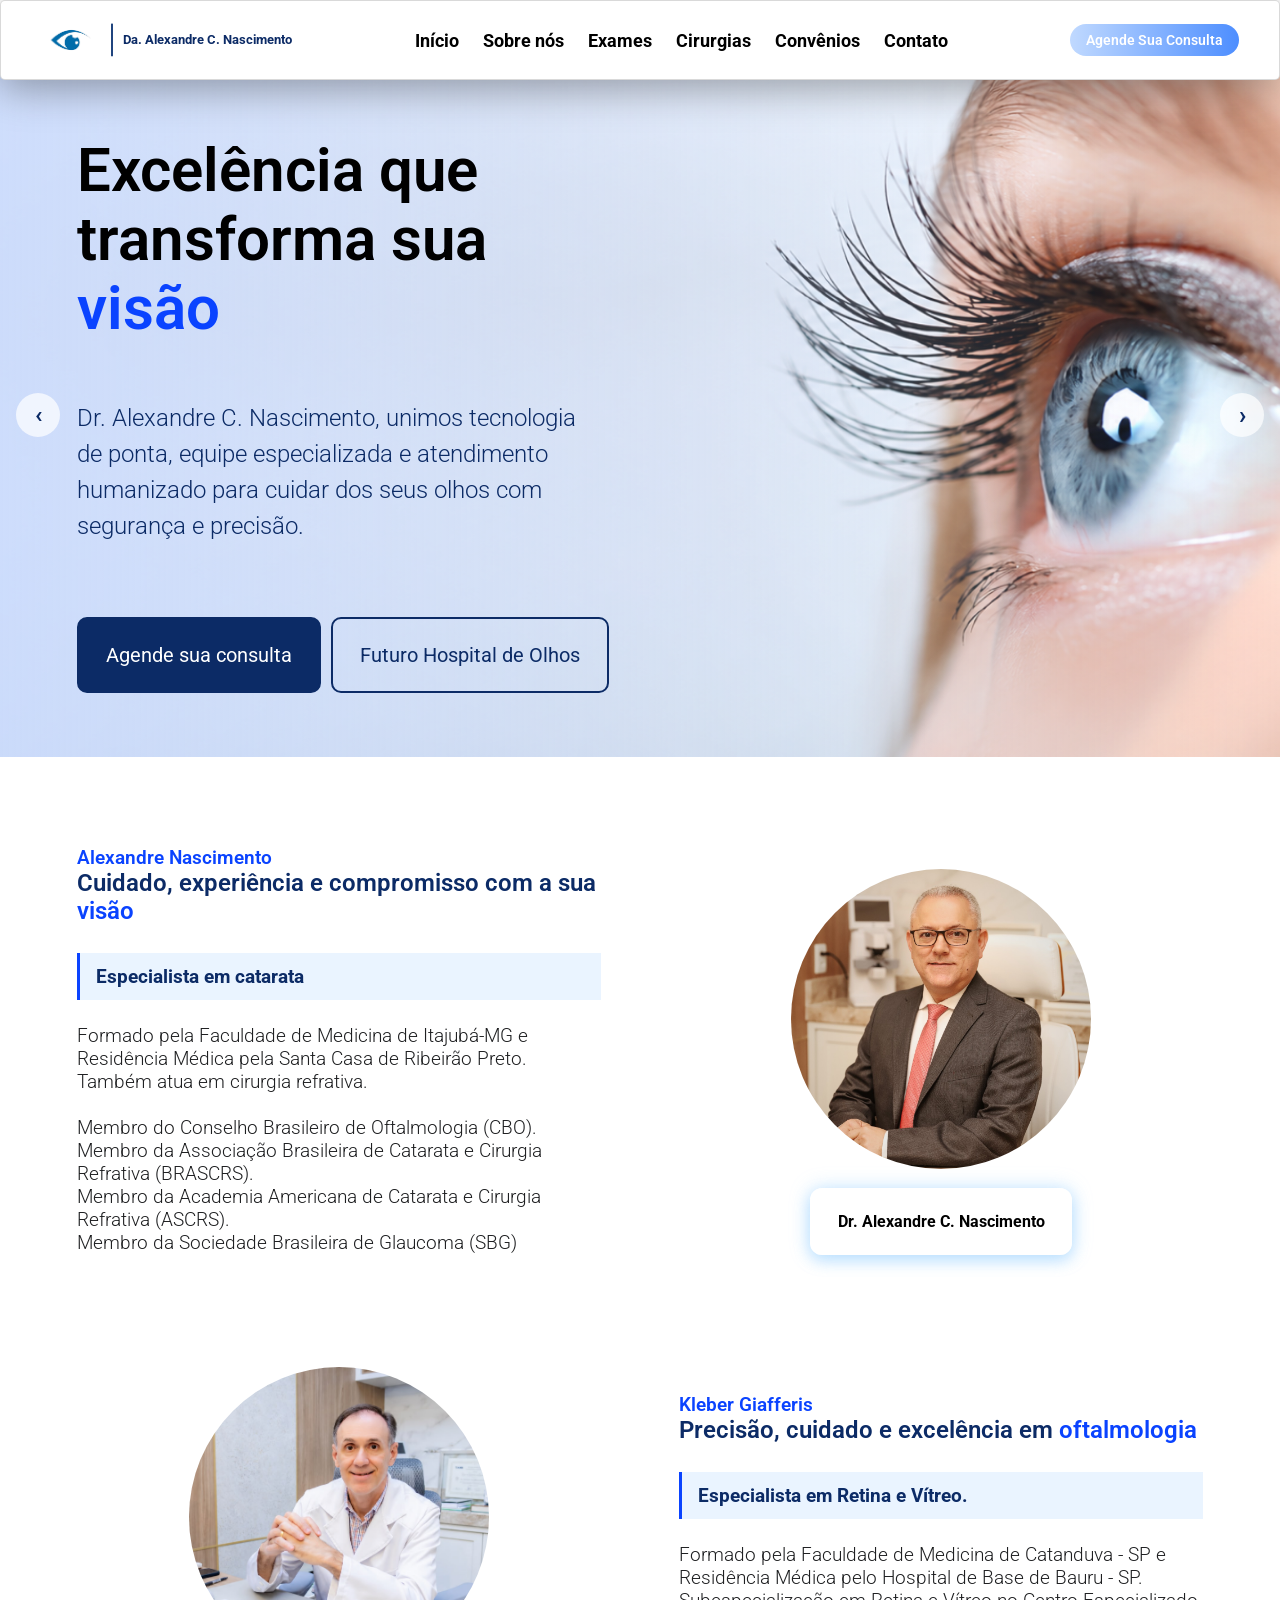
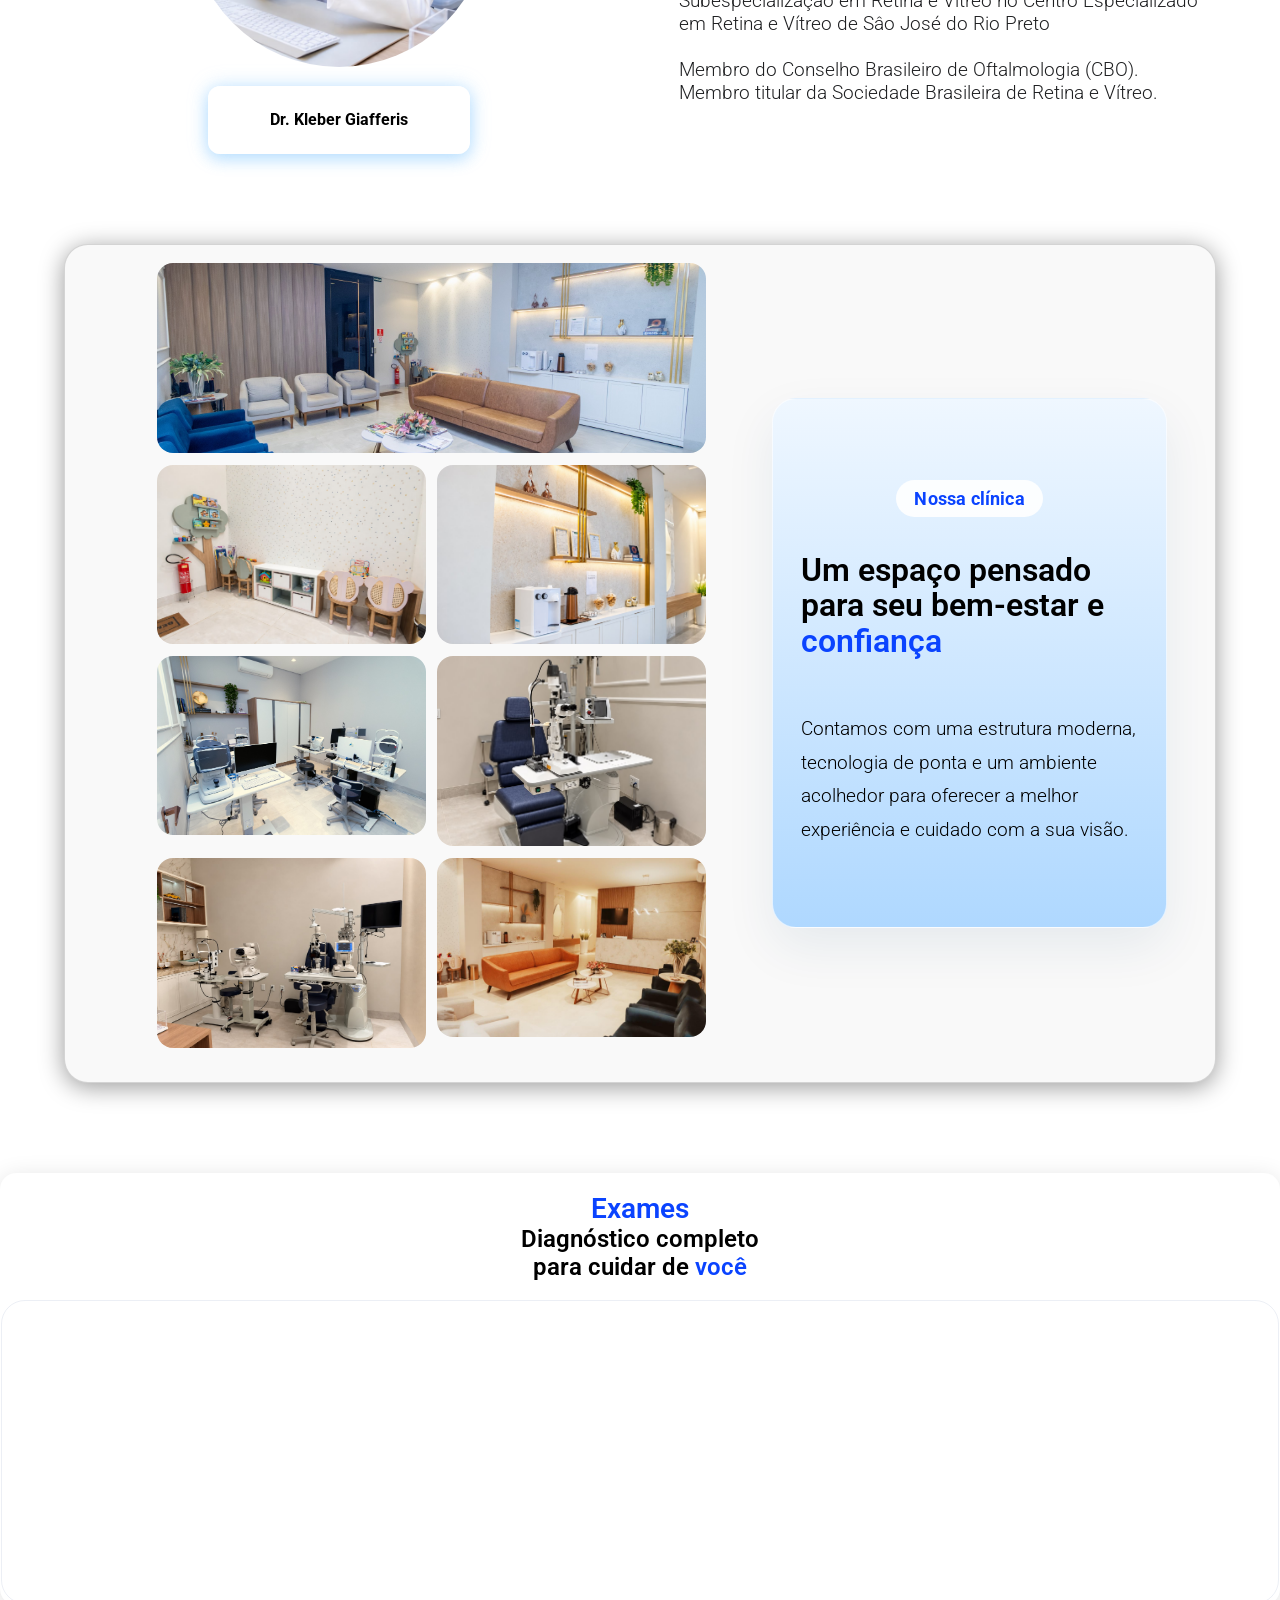
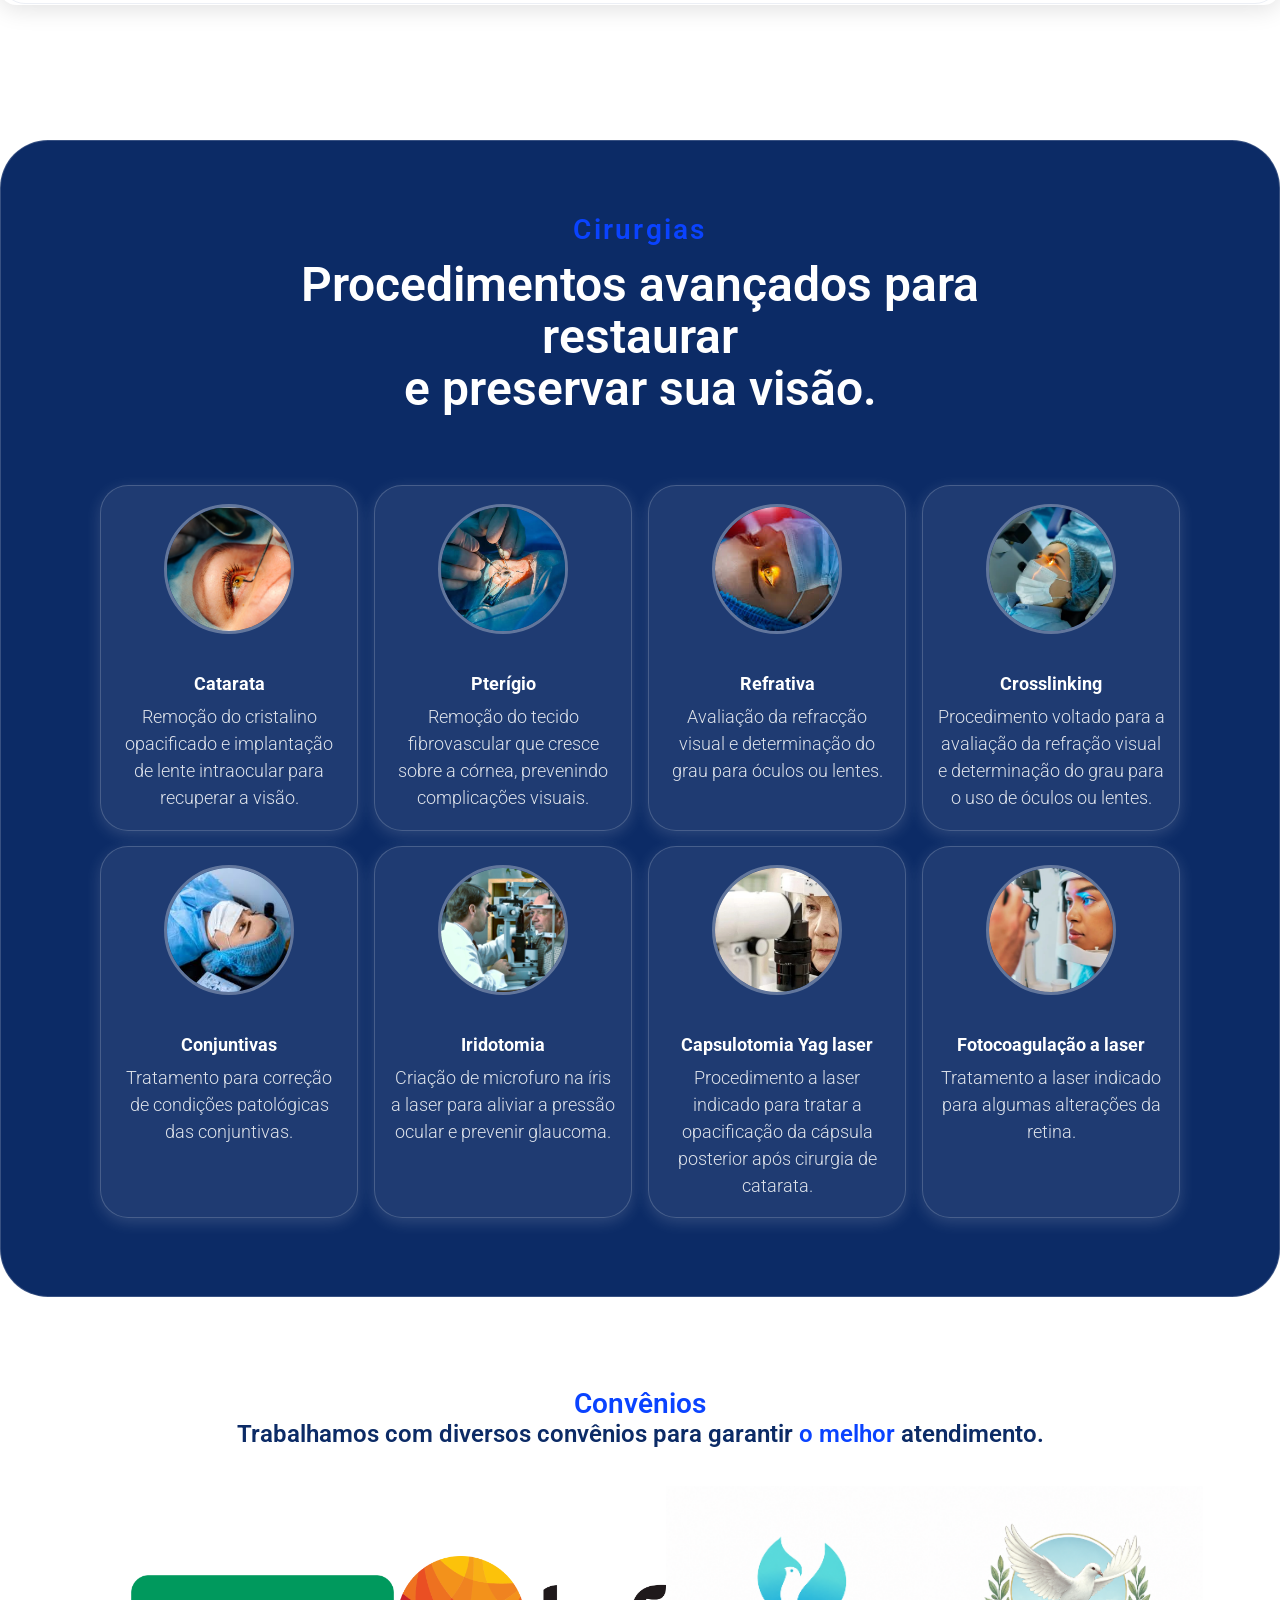
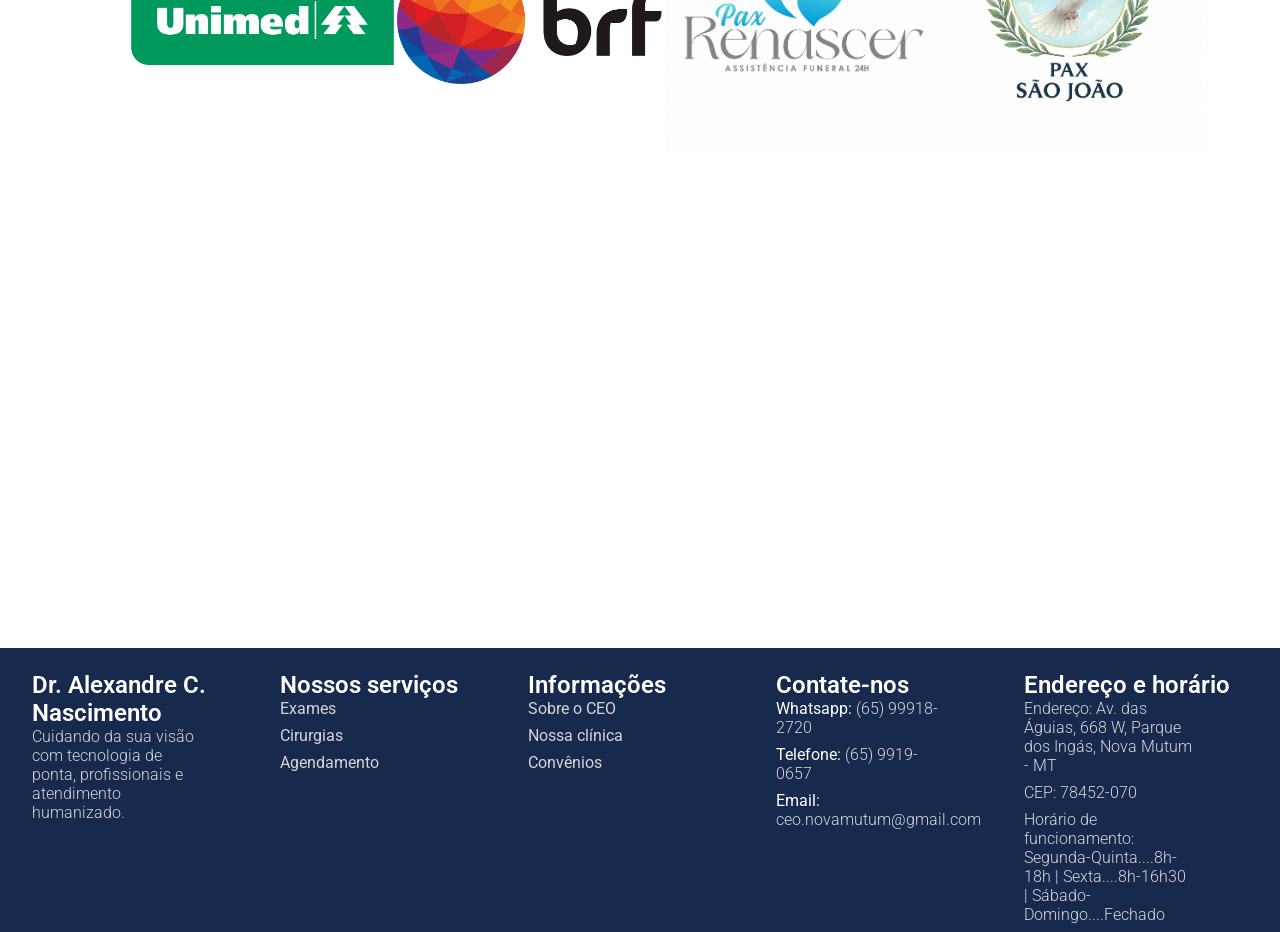
==== clinica-ceo/public/index.html @ 4bed08d4 "ignore this" ====
﻿<!DOCTYPE html>
<html lang="pt-BR">
<head>
    <meta charset="UTF-8">
    <meta name="viewport" content="width=device-width, initial-scale=1.0">
    <link rel="preload" href="assets/fonts/Cormorant_Garamond,Roboto/Roboto/Roboto-VariableFont_wdth,wght.ttf" as="font" type="font/ttf" crossorigin>
    <link rel="stylesheet" href="assets/css/global.css">
    <link rel="stylesheet" href="assets/css/style.css">
    <title>CEO – Centro de Excelência em Oftalmologia</title>
    <meta name="description" content="CEO – Centro de Excelência em Oftalmologia. Dr. Alexandre C. Nascimento oferece exames completos e cirurgias oftalmológicas em Nova Mutum - MT. Agende sua consulta: (65) 99918-2720.">
    <link rel="icon" type="image/png" href="assets/img/logo.png">
</head>

<body>

    <header>
        <div class="cabecalho">
            <img class="logo" src="assets/img/logo.png" alt="Logo CEO">
            <img class="linha-vertical" src="assets/img/linha.png" alt="">
            <p>Da. Alexandre C. Nascimento</p>
        </div>

        <button class="menu-toggle" aria-label="Abrir menu" aria-controls="nav-menu" aria-expanded="false">
            <span></span><span></span><span></span>
        </button>

        <nav class="container" id="nav-menu">
            <a href="#hero">Início</a>
            <a href="#sobre">Sobre nós</a>
            <a href="#exames">Exames</a>
            <a href="#cirurgias">Cirurgias</a>
            <a href="#convenios">Convênios</a>
            <a href="#contato">Contato</a>
        </nav>

        <a href="https://wa.me/5565999182720?text=Olá%2C%20gostaria%20de%20agendar%20uma%20consulta!" class="botao" target="_blank" rel="noopener noreferrer">
            <p>Agende Sua Consulta</p>
        </a>
    </header>

    <main>

        <section id="hero">
            <div class="hero-track">
                <div class="hero-bg" style="background-image: url('assets/img/fundinho.png');"></div>                <div class="hero-bg" style="background-image: url('assets/img/fundinho2.png');"></div>
                <div class="hero-bg" style="background-image: url('assets/img/fundinho3.png');"></div>
            </div>

            <button class="hero-prev" aria-label="Anterior">‹</button>
            <button class="hero-next" aria-label="Próximo">›</button>

            <div class="hero-content">
                <div class="carousel-mobile">
                    <div class="carousel-track">
                        <img src="assets/img/fundinho.png" alt="Clínica CEO – ambiente moderno e acolhedor">
                        <img src="assets/img/fundinho2.png" alt="Equipe especializada em oftalmologia">
                        <img src="assets/img/fundinho3.png" alt="Tecnologia de ponta para cuidar da sua visão">

                        <img src="assets/img/fundinho.png" alt="Clínica CEO – ambiente moderno e acolhedor">
                        <img src="assets/img/fundinho2.png" alt="Equipe especializada em oftalmologia">
                        <img src="assets/img/fundinho3.png" alt="Tecnologia de ponta para cuidar da sua visão">
                    </div>
                </div>

                <h1>Excelência que <br> transforma sua <span>visão</span></h1>
                <p>Dr. Alexandre C. Nascimento, unimos tecnologia de ponta, equipe especializada e atendimento humanizado para cuidar dos seus olhos com segurança e precisão.</p>

                <div class="double">
                    <a href="https://wa.me/5565999182720?text=Olá%2C%20gostaria%20de%20agendar%20uma%20consulta!" target="_blank" rel="noopener noreferrer">Agende sua consulta</a>
                    <a href="#" onclick="abrirGaleria(0); return false;">Futuro Hospital de Olhos</a>
                </div>
            </div>
        </section>

        <section id="sobre">
            <div class="left">
                <h3>Alexandre Nascimento</h3>
                <h1>Cuidado, experiência e compromisso com a sua <span>visão</span></h1>
                <p class="sobre-destaque"><strong>Especialista em catarata</strong></p>
                <p>
                    Formado pela Faculdade de Medicina de Itajubá-MG e Residência Médica pela Santa Casa de Ribeirão Preto. Também atua em cirurgia refrativa.<br><br>
                    Membro do Conselho Brasileiro de Oftalmologia (CBO).<br>
                    Membro da Associação Brasileira de Catarata e Cirurgia Refrativa (BRASCRS).<br>
                    Membro da Academia Americana de Catarata e Cirurgia Refrativa (ASCRS).<br>
                    Membro da Sociedade Brasileira de Glaucoma (SBG)<br><br>
                </p>
            </div>

            <div class="right">
                <img src="assets/img/foto6.jpg" alt="Dr. Alexandre C. Nascimento – Oftalmologista"><br><p>Dr. Alexandre C. Nascimento</p>
            </div>
        </section>


        <section id="sobre2">
            <div class="left2">
                <img src="assets/img/kleber3.png" alt="Dr. Kleber Giafferis – Oftalmologista"><br><p>Dr. Kleber Giafferis</p>
            </div>
                
            <div class="right2">
                <h3>Kleber Giafferis</h3>
                <h1>Precisão, cuidado e excelência em <span>oftalmologia</span></h1>
                <p class="sobre-destaque"><strong>Especialista em Retina e Vítreo.</strong></p>
                <p>
                    Formado pela Faculdade de Medicina de Catanduva - SP e Residência Médica pelo Hospital de Base de Bauru - SP.<br>
                    Subespecialização em Retina e Vítreo no Centro Especializado em Retina e Vítreo de Sâo José do Rio Preto<br><br>
                    Membro do Conselho Brasileiro de Oftalmologia (CBO).<br>
                    Membro titular da Sociedade Brasileira de Retina e Vítreo.<br><br>
                </p>
            </div>
        </section>


        <section id="galeria">
            <div class="texto">
                <h3>Nossa clínica</h3>
                <h1>Um espaço pensado para seu bem-estar e <span>confiança</span></h1>
                <p>Contamos com uma estrutura moderna, tecnologia de ponta e um ambiente acolhedor para oferecer a melhor experiência e cuidado com a sua visão.</p>
            </div><br><br>

            <div class="grid_galeria">
                <img src="assets/img/clinica1.jpg" alt="Interior da Clínica CEO">
                <img src="assets/img/clinica3.jpg" alt="Sala de atendimento CEO">
                <img src="assets/img/clinica4.jpg" alt="Estrutura moderna da Clínica CEO">
                <img src="assets/img/clinica2.jpg" alt="Ambiente da Clínica CEO">
                <img src="assets/img/clinica7.jpg" alt="Espaço de espera da Clínica CEO">
                <img src="assets/img/clinica6.jpg" alt="Detalhe da clínica CEO">
                <img src="assets/img/clinica5.jpg" alt="Outro ambiente da Clínica CEO">
            </div>
        </section>

        <section id="exames">
            <div class="conjunto">
                <h3>Exames</h3>
                <h1>Diagnóstico completo <br> para cuidar de <span>você</span></h1><br>
            </div>

            <div class="tela">
                <button class="esquerda"><img src="assets/img/left.png" alt=""></button>
                <button class="direita"><img src="assets/img/right.png" alt=""></button>
                <div class="interna">
                    
                    <div class="exam-card"><img src="assets/img/exames/retina_mapping.jpg" alt="Mapeamento de Retina"><span>Mapeamento de Retina</span></div>
                    <div class="exam-card"><img src="assets/img/exames/oct.jpg" alt="Tomografia de Coerência Óptica"><span>Tomografia de Coerência Óptica (OCT)</span></div>
                    <div class="exam-card"><img src="assets/img/exames/biometria-ocular.jpg" alt="Biometria ocular"><span>Biometria</span></div>
                    <div class="exam-card"><img src="assets/img/exames/curva-de-pio.png" alt="Curva de PIO"><span>Curva de PIO</span></div>
                    <div class="exam-card"><img src="assets/img/exames/gonioscopy.jpg" alt="Gonioscopia"><span>Gonioscopia</span></div>
                    <div class="exam-card"><img src="assets/img/exames/keratoscopy.jpg" alt="Topografia corneana"><span>Topografia Corneana (Cerastoscopia)</span></div>
                    <div class="exam-card"><img src="assets/img/exames/specular_micro.jpg" alt="Microscopia especular de córnea"><span>Microscopia Especular de Córnea</span></div>
                    <div class="exam-card"><img src="assets/img/exames/pachymetry.jpg" alt="Paquimetria computadorizada de córnea"><span>Paquimetria Computadorizada de Córnea</span></div>
                    <div class="exam-card"><img src="assets/img/exames/ultrassonografia.jpg" alt="Ultrassonografia ocular"><span>Ultrassonografia Ocular</span></div>
                    <div class="exam-card"><img src="assets/img/exames/retinography.jpg" alt="Retinografia"><span>Retinografia</span></div>
                    <div class="exam-card"><img src="assets/img/exames/Aberrometria.jpg" alt="Aberrometria"><span>Aberrometria (OPD SCAN)</span></div>
                    <div class="exam-card"><img src="assets/img/exames/capimetria.jpg" alt="Campimetria"><span>Campimetria</span></div>
                    <div class="exam-card"><img src="assets/img/exames/pentacam.jpg" alt="Pentacam"><span>Pentacam</span></div>
                    
                </div>
            </div>
        </section>

        <section id="cirurgias">
            <h3><span>Cirurgias</span></h3>
            <h1>Procedimentos avançados para restaurar<br> e preservar sua visão.</h1><br><br>

            <div class="cards">
                <div class="card">
                    <img src="assets/img/catarata.jpg" alt="Cirurgia de catarata"><br><h3>Catarata</h3><p>Remoção do cristalino opacificado e implantação de lente intraocular para recuperar a visão.</p>
                </div>

                <div class="card">
                    <img src="assets/img/glaucoma.jpg" alt="Cirurgia de pterígio"><br><h3>Pterígio</h3><p>Remoção do tecido fibrovascular que cresce sobre a córnea, prevenindo complicações visuais.</p>
                </div>

                <div class="card">
                    <img src="assets/img/refrativa.jpg" alt="Cirurgia refrativa"><br><h3>Refrativa</h3><p>Avaliação da refracção visual e determinação do grau para óculos ou lentes.</p>
                </div>

                <div class="card">
                    <img src="assets/img/crosslinking.jpg" alt="Cirurgia Crosslinling"><br><h3>Crosslinking</h3><p>Procedimento voltado para a avaliação da refração visual e determinação do grau para o uso de óculos ou lentes.</p>
                </div>

                

                <div class="card">
                    <img src="assets/img/conjuntivas.jpg" alt="Cirurgia de conjuntivas"><br><h3>Conjuntivas</h3><p>Tratamento para correção de condições patológicas das conjuntivas.</p>
                </div>

                <div class="card">
                    <img src="assets/img/exames/iridotomy.jpg" alt="Iridotomia"><br><h3>Iridotomia</h3><p>Criação de microfuro na íris a laser para aliviar a pressão ocular e prevenir glaucoma.</p>
                </div>

                <div class="card">
                    <img src="assets/img/yag-laser.jpg" alt="Capsulotomia Yag laser"><br><h3>Capsulotomia Yag laser</h3><p>Procedimento a laser indicado para tratar a opacificação da cápsula posterior após cirurgia de catarata.</p>
                </div>

                <div class="card">
                    <img src="assets/img/fotoguluacao-laser.jpg" alt="Fotocoagulação a laser"><br><h3>Fotocoagulação a laser</h3><p>Tratamento a laser indicado para algumas alterações da retina.</p>
                </div>

            </div>
        </section>

        <section id="convenios">
            <h3><span>Convênios</span></h3>
            <h1>Trabalhamos com diversos convênios para garantir <span>o melhor</span> atendimento.</h1><br><br>

            <div class="convs">
                <img src="assets/img/unimed.png" alt="Convênio Unimed">
                <img src="assets/img/brf.png" alt="Convênio BRF">
                <img src="assets/img/renascer.png" alt="Convênio PAX">
                <img src="assets/img/paxsaojoao.png" alt="Convênio PAX">
            </div>
        </section>

        <section id="mapa">
            <iframe
                src="https://www.google.com/maps?cid=2826218219734627253&output=embed"
                width="100%" height="400" style="border:none;" allowfullscreen loading="lazy">
            </iframe>
        </section>

    </main>

    <footer>
        <section id="contato">

            <div>
                <h2>Dr. Alexandre C. Nascimento</h2>
                <p>Cuidando da sua visão com tecnologia de ponta, profissionais e atendimento humanizado.</p>
            </div>

            <div>
                <h2>Nossos serviços</h2>
                <a href="#exames">Exames</a>
                <a href="#cirurgias">Cirurgias</a>
                <a href="https://wa.me/5565999182720?text=Olá%2C%20gostaria%20de%20agendar%20uma%20consulta!" target="_blank" rel="noopener noreferrer">Agendamento</a>
            </div>

            <div>
                <h2>Informações</h2>
                <a href="#sobre">Sobre o CEO</a>
                <a href="#galeria">Nossa clínica</a>
                <a href="#convenios">Convênios</a>
            </div>

            <div class="contato-true">
                <h2>Contate-nos</h2>
                <div>
                    <p><span>Whatsapp: </span> (65) 99918-2720</p>
                </div>
                <div>
                    <p><span>Telefone: </span> (65) 9919-0657</p>
                </div>
                <div class="email">
                    <p><span>Email: </span>ceo.novamutum@gmail.com</p>
                </div>
            </div>

            <div class="contato-endereco">
                <h2>Endereço e horário</h2>
                <div class="endereco">
                    <p><span>Endereço: </span> Av. das Águias, 668 W, Parque dos Ingás, Nova Mutum - MT</p>
                    <p><span>CEP: </span> 78452-070</p>
                </div>
                <div class="horario">
                    <p><span>Horário de funcionamento: </span> Segunda-Quinta....8h-18h | Sexta....8h-16h30 | Sábado-Domingo....Fechado</p>
                </div>
            </div>

        </section>
    </footer>

    <div id="lightbox">
        <img id="lightbox-img">
        <button onclick="fechar()">✕</button>
        <button onclick="navegar(-1)">‹</button>
        <button onclick="navegar(1)">›</button>
    </div>

    <script src="assets/main.js"></script>
</body>
</html>
---- clinica-ceo/public/assets/css/global.css ----
@font-face {
    font-family: 'Roboto';
    src: url('../fonts/Cormorant_Garamond,Roboto/Roboto/Roboto-VariableFont_wdth,wght.ttf') format('truetype');
    font-style: normal;
    font-weight: 100 900;
    font-display: swap;
}

@font-face {
    font-family: 'Roboto';
    src: url('../fonts/Cormorant_Garamond,Roboto/Roboto/Roboto-Italic-VariableFont_wdth,wght.ttf') format('truetype');
    font-style: italic;
    font-weight: 100 900;
    font-display: swap;
}

h1, h2, h3 { 
    font-weight: 600; 
}

p { 
    font-weight: 300; 
}

a { 
    font-weight: 400;
 }

* {
    margin: 0;
    padding: 0;
    box-sizing: border-box;
    font-family: 'Roboto', sans-serif;
}

:root {
    --cor-azul: rgb(210, 233, 255);
    --cor-azulescuro: rgb(12, 43, 102);
    --cor-brilho: rgb(10, 67, 255);
    --cor-texto: rgb(31, 32, 34);
    --cor-wallpaper: rgb(7, 7, 43);
    --cor-footer: rgb(24, 41, 78);
    --cor-dourada: rgb(255, 255, 127);
    --cor-texto2: rgb(214, 214, 214);
}

html, body {
    overflow-x: hidden;
    scroll-behavior: smooth;
}

html {
    scroll-padding-top: 80px;
}

img {
    max-width: 100%;
    height: auto;
    display: block;
}

header {
    border-radius: 5px;
    border: 1px solid rgba(0,0,0,0.15);
    box-shadow: 0 8px 40px rgba(0,0,0,0.35);
    position: fixed;
    top: 0;
    left: 0;
    width: 100%;
    z-index: 4;
    display: flex;
    flex-wrap: wrap;
    justify-content: space-between;
    align-items: center;
    gap: 12px;
    padding: 12px 16px;
    background-color: rgb(255, 255, 255);
}

.cabecalho {
    display: flex;
    align-items: center;
    gap: 10px;
    flex-shrink: 0;
}

.menu-toggle {
    display: inline-flex;
    flex-direction: column;
    justify-content: space-between;
    width: 28px;
    height: 22px;
    border: 0;
    cursor: pointer;
    margin-left: auto;
}

.menu-toggle span {
    display: block;
    height: 3px;
    background: var(--cor-azulescuro);
    border-radius: 2px;
}

@media (min-width: 768px) {
    header {
        flex-wrap: nowrap;
        padding: 14px 24px;
        gap: 16px;
    }
    .menu-toggle { display: none; }
}

@media (min-width: 1100px) {
    header {
        padding-inline: 40px;
        height: 80px;
    }
}

main {
    padding-top: 8vh;
}

ul {
    list-style: none;
    padding: 0;
    margin: 0;
}

footer {
    background-color: var(--cor-footer);
    background-size: cover;
    background-position: center;
    width: 100%;
}

#lightbox {
    display: none;
    position: fixed;
    inset: 0;
    background: rgba(0,0,0,0.9);
    z-index: 9999;
    justify-content: center;
    align-items: center;
}

#lightbox img {
    max-width: 90%;
    max-height: 90vh;
    border-radius: 12px;
}

#lightbox button {
    position: absolute;
    background: none;
    border: none;
    color: white;
    cursor: pointer;
    font-size: 40px;
}

#lightbox button:first-of-type { 
    top: 20px; right: 30px;
    font-size: 30px; 
}

#lightbox button:nth-of-type(2) {
     left: 20px;
}

#lightbox button:nth-of-type(3) {
    right: 20px;
 }
---- clinica-ceo/public/assets/css/style.css ----
.logo {
    width: clamp(20px, 25vw, 60px);
    height: auto;
}

.linha-vertical {
    width: 2px;
    height: 36px;
    object-fit: cover;
}

.cabecalho p {
    color: var(--cor-azulescuro);
    font-weight: 700;
    font-size: clamp(11px, 2.6vw, 13px);
    line-height: 1.3;
    
}

.container {
    display: none;
    width: 100%;
    flex-direction: column;
    gap: 14px;
    padding: 12px 0;
    order: 3;
}

.container.is-open { 
    display: flex; 
}

.container a {
    font-size: 16px;
    text-decoration: none;
    font-weight: 700;
    color: black;
    transition: transform .3s ease;
}

@media (min-width: 768px) {
    .container {
        display: flex;
        flex-direction: row;
        flex-wrap: wrap;
        justify-content: center;
        gap: 16px;
        width: auto;
        padding: 0;
        order: 0;
    }
    .container a { 
        font-size: 15px; 
    }

    .container a:hover {
         transform: translateY(-4px); 
        }
}

@media (min-width: 1200px) {
    .container { 
        gap: 24px;
     }

    .container a { 
        font-size: 18px;
     }
}


.botao {
    transition: filter 0.5s;
    display: inline-flex;
    align-items: center;
    gap: 8px;
    border-radius: 999px;
    background: linear-gradient(to left, #4d8eff, #c0d9ff);
    padding: 8px 16px;
    cursor: pointer;
    flex-shrink: 0;
    text-decoration: none;
}


.botao:hover {
    filter: brightness(0.85);
}

.botao p {
    font-size: 14px;
    color: #fff;
    font-weight: 600;
    white-space: nowrap;
}



#hero {
    position: relative;
    overflow: hidden;
    width: 100%;
    min-height: 70svh;
    padding: 5vh 16px 40px;
    display: flex;
    align-items: flex-start;
}

#hero::before {
    content: '';
    position: absolute;
    inset: 0;
    background: linear-gradient(to right, rgba(199, 217, 255, 0.8), rgba(255, 255, 255, 0));
    z-index: 1;
    pointer-events: none;
}

.hero-track {
    position: absolute;
    inset: 0;
    display: flex;
    transition: transform 0.6s ease;
    z-index: 0;
}

.hero-bg {
    flex: 0 0 100%;
    height: 100%;
    background-size: cover;
    background-position: center;
    background-repeat: no-repeat;
}

.hero-prev,
.hero-next {
    position: absolute;
    top: 50%;
    transform: translateY(-50%);
    z-index: 3;
    width: 44px;
    height: 44px;
    border: none;
    border-radius: 50%;
    background: rgba(255, 255, 255, 0.7);
    color: var(--cor-azulescuro);
    font-size: 24px;
    font-weight: bold;
    cursor: pointer;
    display: flex;
    align-items: center;
    justify-content: center;
}

.hero-prev:hover,
.hero-next:hover {
    background: #fff;
}

.hero-prev { left: 16px; }
.hero-next { right: 16px; }

.hero-content {
    position: relative;
    z-index: 2;
}



@media (max-width: 1023px) {
    .hero-bg { background-size: cover; }
}




@media (max-width: 1023px) {
    #hero {
        background-image: linear-gradient(to right, rgba(199, 217, 255, 0.8), rgba(255, 255, 255, 0.2));
        background-size: cover;
    }
}

@media (max-width: 767px) {
    .hero-track,
    .hero-prev,
    .hero-next { display: none; }
}

@media (min-width: 767px) and (max-width: 1023px){ /* Tablets */

    #hero {
        justify-content: center;  
        align-items: center;      
        text-align: center;
    }

    .hero-content {
        align-items: center;
        padding-top: 5vh;      
    }

 

    #sobre {
        display: block !important;
    }

    #sobre2 {
        display: flex;
        flex-direction: column;
    }

    .left {
        width: 100% !important;
        max-width: 100%;
        
    }


    .right {
        padding-top: 10vh;
        width: 100% !important;
        margin: auto !important;
    
    
        
    }
    .right img {
        width: 50% !important;
        height: 50% !important;
        
    }

    .left2,
    .right2 {
        width: 100% !important;
        max-width: 100%;
        margin: auto !important;
    }

    .right2 {
        order: 1;
    }

    .left2 {
        order: 2;
    }

    .left2 img {
        width: 50% !important;
        height: 50% !important;
    }

    .double {
        text-align: center;
        justify-content: center;
    }




}
.hero-content {
    display:flex;
    flex-direction: column;
    width: 100%;
    max-width: 100%;
    row-gap:5vh;
    position: relative;
    z-index: 2;
}

@media (max-width: 768px) {
    .hero-content h1{
        text-align: center;

    }
    
}


#hero h1 {
    color: black;
    font-size: clamp(30px, 10vw, 60px);
    line-height: 1.15;
    max-width: 100%;
}

#hero span {
    color: var(--cor-brilho);
}

#hero h1 br { display: none; }




#hero p {
    color: var(--cor-azulescuro);
    font-size: 1.5rem;
    line-height: 1.5;
    margin-top: 12px;
    max-width: 100%;
}

@media (min-width: 768px) {
    #hero { padding: 5% 6%; }
    #hero h1,
    #hero p { max-width: 60%; }
    #hero h1 br { display: inline; }
}

@media (min-width: 1100px) {
    #hero h1,
    #hero p { max-width: 45%; }
}


.double {
    padding-top: 28px;
    display: flex;
    align-items: center;
    gap: 10px;
    width: 100%;
    box-sizing: border-box;
}

.double a {
    display: flex;
    align-items: center;
    justify-content: center;
    text-decoration: none;
    padding: 15px 27px;
    border-radius: 10px;
    border: 2px solid;
    font-size: clamp(20px, 3vw, 20px);
    transition: all .35s ease;
    min-height: 76px;
    text-align: center;
}

@media (max-width: 768px) { /* Celulares */
    .double {
        flex-wrap: nowrap;      
        padding: 28px 16px 0 16px;
    }

    .hero-content h1 {
        text-align: center;
    }

    .double a {
        flex: 1;              
        width: 0;
        min-width: 0;
        padding: 16px 8px;
        font-size: 14px;
        text-align: center;
        overflow: hidden;
    }

   
}

.double a:hover {
    transform: translateY(-4px) scale(1.03);
    filter: brightness(1.05);
}

.double a:first-child {
    border-color: var(--cor-azulescuro);
    color: #fff;
    background-color: var(--cor-azulescuro);
}

.double a:last-child {
    border-color: var(--cor-azulescuro);
    color: var(--cor-azulescuro);
    background: transparent;
}

.divisor {
    width: 1px;
    background: #ccc;
    display: none;
}

@media (min-width: 768px) {
    .divisor { display: block; }
}

@media (min-width: 1100px) {
}

@media (max-width: 506px) {
    .botao {
        width: 100%;
        justify-content: center;
    }
}


.carousel-mobile {
    display: none;
}

@media (max-width: 767px) {
    .carousel-mobile {
        display: block;
        width: 100vw;            
        margin-left: -16px;     
        overflow: hidden;
        border-radius: 0;
    }
}

.carousel-track {
    display: flex;
    animation: slide 30s linear infinite;
}

.carousel-mobile img {
    width: 100vw;   
    height: 190px;
    object-fit: cover;
    flex-shrink: 0;
}

@keyframes slide {
    from { transform: translateX(0); }
    to   { transform: translateX(-300vw); }
}

#sobre {
    display: flex;
    padding-inline: 6%;
    justify-content: space-between;
    background: #fff;
    padding-top: 10vh;
    position: relative;
    z-index: 1;
    
}

.left {
    width: 50%;

}

.left span {
    color: var(--cor-brilho);
}

@media (max-width: 767px) {
    .left {
        width: 100%;
        max-width: 100%;;
    }

    #sobre {
        display: block;
        
    }

    .right {
        padding-top: 10vh;
        width: 100% !important;
        margin: auto !important;
    }
    .right img {
        width: 50% !important;
        height: 50% !important;
        
    }

    .alexandre-destaque {
        margin-bottom: 22px;
    }
    
}


.left h3 {
    color: var(--cor-brilho);
}

.left h1 {
    color: var(--cor-azulescuro);
}

.left .sobre-destaque,
.right2 .sobre-destaque {
    margin: 28px 0 24px;
    padding: 12px 16px;
    border-left: 3px solid var(--cor-brilho);
    background: #eaf4ff;
    color: var(--cor-texto);
    font-size: 1.2rem;
}

.left p {
    color: var(--cor-texto);
    font-size: larger;
}

.left .sobre-destaque strong,
.right2 .sobre-destaque strong {
    color: var(--cor-azulescuro);
}

.right {
    
    margin: auto;
    text-align: center;
    width: 50%;
    justify-content: center; 
    align-items: center;     
    margin-left: 7%;  
}

.right p {
    display: flex;
    text-align: center;
    justify-content: center;
    font-weight: bolder;
    margin: auto;
    align-items: center;
    max-width: 50%;
    height: 7.5vh;
    border: 2px solid rgba(255, 255, 255, 0.6);
    border-radius: 12px;
    box-shadow: 0 0 20px rgba(132, 200, 255, 0.4), 0 6px 15px rgba(132, 200, 255, 0.4);
}

.right img {
    display: block;
    margin: auto;
    width: 100%;
    max-width: 300px;
    aspect-ratio: 1 / 1;
    object-fit: cover;
    border-radius: 50%;
}

#sobre2 {
    display: flex;
    padding-inline: 6%;
    justify-content: space-between;
    background: #fff;
    padding-top: 10vh;
    position: relative;
    z-index: 1;
    align-items: center;
}

.left2 {
    width: 50%;
    margin: auto;
    text-align: center;
}

.left2 img {
    display: block;
    margin: auto;
    width: 100%;
    max-width: 300px;
    aspect-ratio: 1 / 1;
    object-fit: cover;
    border-radius: 50%;
}

.left2 p {
    display: flex;
    text-align: center;
    justify-content: center;
    font-weight: bolder;
    margin: auto;
    align-items: center;
    max-width: 50%;
    height: 7.5vh;
    border: 2px solid rgba(255, 255, 255, 0.6);
    border-radius: 12px;
    box-shadow: 0 0 20px rgba(132, 200, 255, 0.4), 0 6px 15px rgba(132, 200, 255, 0.4);
}

.right2 {
    width: 50%;
    margin: auto;
    margin-left: 7%;
}

.right2 h3 {
    color: var(--cor-brilho);
}

.right2 h1 {
    color: var(--cor-azulescuro);
}

.right2 p {
    color: var(--cor-texto);
    font-size: larger;
}

.right2 span {
    color: var(--cor-brilho);
}

@media (max-width: 767px) {
    #sobre2 {
        display: flex;
        flex-direction: column;
    }

    .left2,
    .right2 {
        width: 100% !important;
        max-width: 100%;
        margin: auto !important;
    }

    .right2 {
        order: 1;
    }

    .left2 {
        order: 2;
    }

    .left2 img {
        width: 50% !important;
        height: 50% !important;
    }

    .left2 {
        padding-top: 10vh;
    }
}



#galeria {
    display: flex;
    flex-wrap: wrap;
    align-items: center;
    gap: 6%;
    padding: 2vh 2%;
    width: 90%;
    margin: auto;
    border-radius: 24px;
    margin-top: 10vh;
    background: #f9f9f9;
    border: 1px solid rgba(0, 0, 0, 0.15);
    box-shadow: 0 4px 24px rgba(0, 0, 0, 0.40);
    
}

@media (max-width: 767px) {
    #galeria {
        display: block !important;
        text-align: center;
        padding: 16px;
    }


    .grid_galeria {
        margin: auto;
        border-color: #000000;
        width: 100% !important;
        max-width: 100%;
    }

    .grid_galeria img {
        height: 100%;
        width: 90% !important;
        max-height: none !important;
        margin: auto;
    }

    .texto {
        margin: auto !important;
        width: 90% !important;
        max-width: 100%;
        gap: clamp(10vh, 15vh, 18vh);
    }

    .texto h1 {
        text-align: center;
    }


}

.texto {
    
    display: flex;
    flex-direction: column;
    align-items: flex-start;
    text-align: left;
    background: linear-gradient(180deg, #eff7ff 0%, #afd8ff 100%);
    border: 1px solid rgba(255,255,255,0.65);
    box-shadow: 0 20px 50px rgba(15, 58, 105, 0.08);
    width: 36%;
    margin: 0;
    padding: 32px 28px;
    border-radius: 24px;
    order: 2;
    gap: 4vh;
    padding-block: clamp(72px, 9vh, 120px);

 
}


.texto h3 {
    margin: 0 0 16px;
    display: inline-flex;
    align-items: center;
    justify-content: center;
    margin: auto;
    padding: 8px 18px;
    border-radius: 999px;
    background: rgba(255, 255, 255, 0.9);
    font-size: 1.15rem;
    font-weight: 700;
    letter-spacing: 0.01em;
    color: var(--cor-brilho);
}

.texto h1 {
    margin: 0;
    font-size: clamp(1.9rem, 2.5vw, 2.3rem);
    line-height: 1.12;
    margin-bottom: 1rem;
    color: black;
}

.texto p {
    margin: 0;
    font-size: 1.20rem;
    line-height: 1.75;
    max-width: 100%;
}

.texto span {
    color: var(--cor-brilho);
}



@keyframes surgir {
    from { opacity: 0; transform: translateY(20px) scale(0.9); }
    to   { opacity: 1; transform: translateY(0) scale(1); }
}
.grid_galeria {

    margin-bottom: 16px;
    justify-self: center;
    width: 50%;
    max-width: 600px;
    height: auto;
    display: grid;
    gap: 12px;
    grid-auto-rows: minmax(110px, auto);
    grid-template-areas:
        "item1 item1"
        "item2 item3"
        "item4 item5"
        "item6 item7";
}

.grid_galeria img {
    opacity: 0;
    width: 100%;
    max-height: 190px;
    display: block;
    object-fit: cover;
    border-radius: 16px;
    
}


.grid_galeria img:hover {
    outline: 3px solid #4d8eff;
    outline-offset: 1px;
    cursor: pointer;
    transition: all 0.3s ease;
}


.visivel_universal {
    animation: surgir 2s ease forwards;
}

.grid_galeria img:nth-child(1) { grid-area: item1; }
.grid_galeria img:nth-child(2) { grid-area: item2; }
.grid_galeria img:nth-child(3) { grid-area: item3; }
.grid_galeria img:nth-child(4) { grid-area: item4; }
.grid_galeria img:nth-child(5) { grid-area: item5; }
.grid_galeria img:nth-child(6) { grid-area: item6; }
.grid_galeria img:nth-child(7) { grid-area: item7; }



@media (max-width: 767px) {
    .grid_galeria {
        grid-template-columns: 1fr;
        grid-template-areas:
            "item1"
            "item2"
            "item3"
            "item4"
            "item5"
            "item6"
            "item7";
    }
}



#exames {
    background-color: white;
    height: 100%;
    width: 100%;
    margin: auto;
    margin-top: 10vh;
    border: 1px solid rgba(255,255,255,0.15);
    border-radius: 16px;
    box-shadow: 0 4px 24px rgba(0,0,0,0.12);
}


.esquerda {
    left: 0%;
    top: 50%;
    transform: translateY(-50%);
   
    
    
}
.direita, .esquerda {
    width: 35px;
    height: 5vh;
    background: rgba(255, 255, 255, 0.1);
    position: absolute;
    cursor: pointer;
    z-index: 10;
    filter: brightness(0) invert(1);
    border: 1px solid rgba(255,255,255,0.3);
    border-radius: 8px;
    
    
    

}

.direita {
    right: 0%;
    top: 50%;
    transform: translateY(-50%);
}


.tela {
  overflow: hidden;
  position: relative;
  width: 100%;
  margin: auto;
  border-radius: 24px;
  border: 1px solid rgba(22,59,122,0.08);
  padding: 0;
}

.interna {

    transition: transform 1s ease;
    display: flex;
   
    }

.exam-card {
    opacity: 0;
    position: relative;
    width: calc(100vw / 4);
    flex-shrink: 0;
    border-radius: 16px;
    background-color: white;
    display: flex;
    flex-direction: column;
    overflow: hidden;
    cursor: default;
    box-shadow: 0 2px 8px rgba(0, 0, 0, 0.12);
}

.exam-card img {
    display: block;
    position: relative;
    width: 100%;
    height: 200px;
    flex-shrink: 0;
    object-fit: cover;
}

.exam-card span {
    display: flex;
    flex: 1;
    align-items: center;
    justify-content: center;
    box-sizing: border-box;
    min-height: 76px;
    margin: 10px 12px 12px;
    width: calc(100% - 24px);
    padding: 16px 14px;
    color: #111;
    background-color: #fff;
    border: 1px solid rgba(22, 59, 122, 0.12);
    border-radius: 12px;
    box-shadow: 0 2px 8px rgba(0, 0, 0, 0.08);
    font-weight: 700;
    font-size: clamp(14px, 1.5vw, 18px);
    text-align: center;
    line-height: 1.3;
}

@media (max-width: 450px) {
    .exam-card { width: calc(100vw) !important; }
}

@media (min-width: 450px) and (max-width: 767px) {
    .exam-card { width: calc(100vw / 2) !important; }
}

@media (min-width: 767px) and (max-width: 1023px) {
    .exam-card { width: calc(100vw / 3) !important; }
}





.conjunto {
    text-align: center;
    color: rgb(0, 0, 0); 
    padding-top: 2vh;

}


.conjunto h3 {
    color: var(--cor-brilho);
    font-size: clamp(22px, 2.5vw, 28px);
}

.conjunto h1{
    color: black;

}

.conjunto h1 span {
    color: var(--cor-brilho);
}

#cirurgias {
    background-color: var(--cor-azulescuro);
    border: 1px solid rgba(255, 255, 255, 0.18);
    padding: 8vh 6% 5vh;
    text-align: center;
    border-radius: 48px;
    margin-top: 15vh;
}

#cirurgias > h3 {
    color: rgba(255, 255, 255, 0.85);
    letter-spacing: 0.08em;
    margin-bottom: 0.8rem;
    font-size: clamp(22px, 2.5vw, 28px);
}

#cirurgias h3 span {
    color: var(--cor-brilho);
}

#cirurgias h1 {
    color: white;
    margin: 0 auto 2rem;
    max-width: 720px;
    line-height: 1.08;
    font-size: clamp(32px, 5vw, 48px);
}

.cards {
    display: grid;
    grid-template-columns: repeat(4, minmax(0, 1fr));
    gap: 16px;
    margin: 0 auto;
    max-width: 1080px;
    padding-bottom: 2rem;
}

@media (max-width: 1023px) {
    .cards {
        grid-template-columns: repeat(2, minmax(0, 1fr));
    }
}

@media (max-width: 767px) {
    .cards {
        grid-template-columns: minmax(0, 340px);
        justify-content: center;
    }
}

.cards h3 {
    font-weight: bolder;
    color: white;
}

.card {
    position: relative;
    border: 1px solid rgba(255, 255, 255, 0.18);
    box-shadow: 0 4px 16px rgba(255, 255, 255, 0.15);
    min-width: 0;
    width: 100%;
    display: flex;
    flex-direction: column;
    align-items: center;
    gap: 10px;
    padding: 18px 14px;
    border-radius: 28px;
    background: rgba(255, 255, 255, 0.08);
    transition: box-shadow 0.3s ease, border-color 0.3s ease, transform 0.3s ease;
    opacity: 0;
}



.card:hover {
    transform: translateY(-6px);
    border-color: rgba(255, 255, 255, 0.5);
    box-shadow: 0 8px 48px rgba(0,0,0,0.25);
}

.card img {
    
    width: 60%;
    max-width: 130px;
    aspect-ratio: 1;
    border-radius: 50%;
    object-fit: cover;
    border: 3px solid rgba(255, 255, 255, 0.3);
}

.card h3 {
    margin: 0;
    font-size: clamp(16px, 2vw, 18px);
}

.card p {
    margin: 0;
    color: rgba(255, 255, 255, 0.85);
    font-size: clamp(16px, 1.4vw, 18px);
    line-height: 1.5;
    text-align: center;
}


#convenios {

    height: auto;
    padding-top: 10vh;    
    text-align: center;
}

#convenios h3, #convenios h1 {
    color: var(--cor-azulescuro);
}

#convenios h3 {
    font-size: clamp(22px, 2.5vw, 28px);
}

#convenios h3 span, #convenios h1 span {
    color: var(--cor-brilho);
}

.convs {
    display: flex;
    justify-content: space-between;
    padding-inline: 10%;
    align-items: center;
    width: 90%;
}

    
.convs img {
    width: 30%;
    height: 20%;  
}

@media (max-width: 506px) {
    .convs {
        display: flex;
        flex-direction: column;
        align-items: center; /* centraliza horizontalmente */
        justify-content: center;
        width: 100%;
        gap: 20px;
        margin: 0 auto;
        padding: 0;
    }

    .convs img {
        display: block;
        margin: 0 auto;
    }
}


#mapa {
    padding-top: 10vh;
}


/* Rodapé o footer*/
#contato {
    display: grid;
    grid-template-columns: repeat(5, minmax(0, 1fr));
    gap: 24px;
    color: white;
    padding-inline: 2.5%;
    padding-top: 2.5vh;
    width: 100%;
}

#contato img {
    width: 30%;
    height: 20vh;
    margin: auto;
}

#contato > div {
    min-width: 0;
}

#contato div p {
    max-width: 75%;
}

.contato-true p,
.contato-endereco p {
    max-width: 100%;
}

#contato div img {
    width: 15%;
    height: 15%;
}

#contato a,
#contato p {
    display: block;
    text-decoration: none;
    color: var(--cor-texto2);
    margin-bottom: 8px;
    width: fit-content;
}

.contato-true div {
    display: flex;
}

.contato-endereco div {
    display: block;
}

.contato-true div span {
    font-weight: bolder;
    color: white;
}

@media (min-width: 500px) and (max-width: 1023px) {
    #contato {
        display: grid;
        grid-template-columns: 1fr 1fr;
        gap: 24px;
    }

}

@media (max-width: 500px) {
    #contato {
        display: block;
    }

    #contato > div {
        text-align: center;
        width: 100%;
        border: 1px solid rgba(255, 255, 255, 0.1);
        border-radius: 12px;
        padding: 12px;
    }

    #contato a,
    #contato p {
        margin-inline: auto;
    }

    .contato-true div {
        justify-content: center;
    }
}
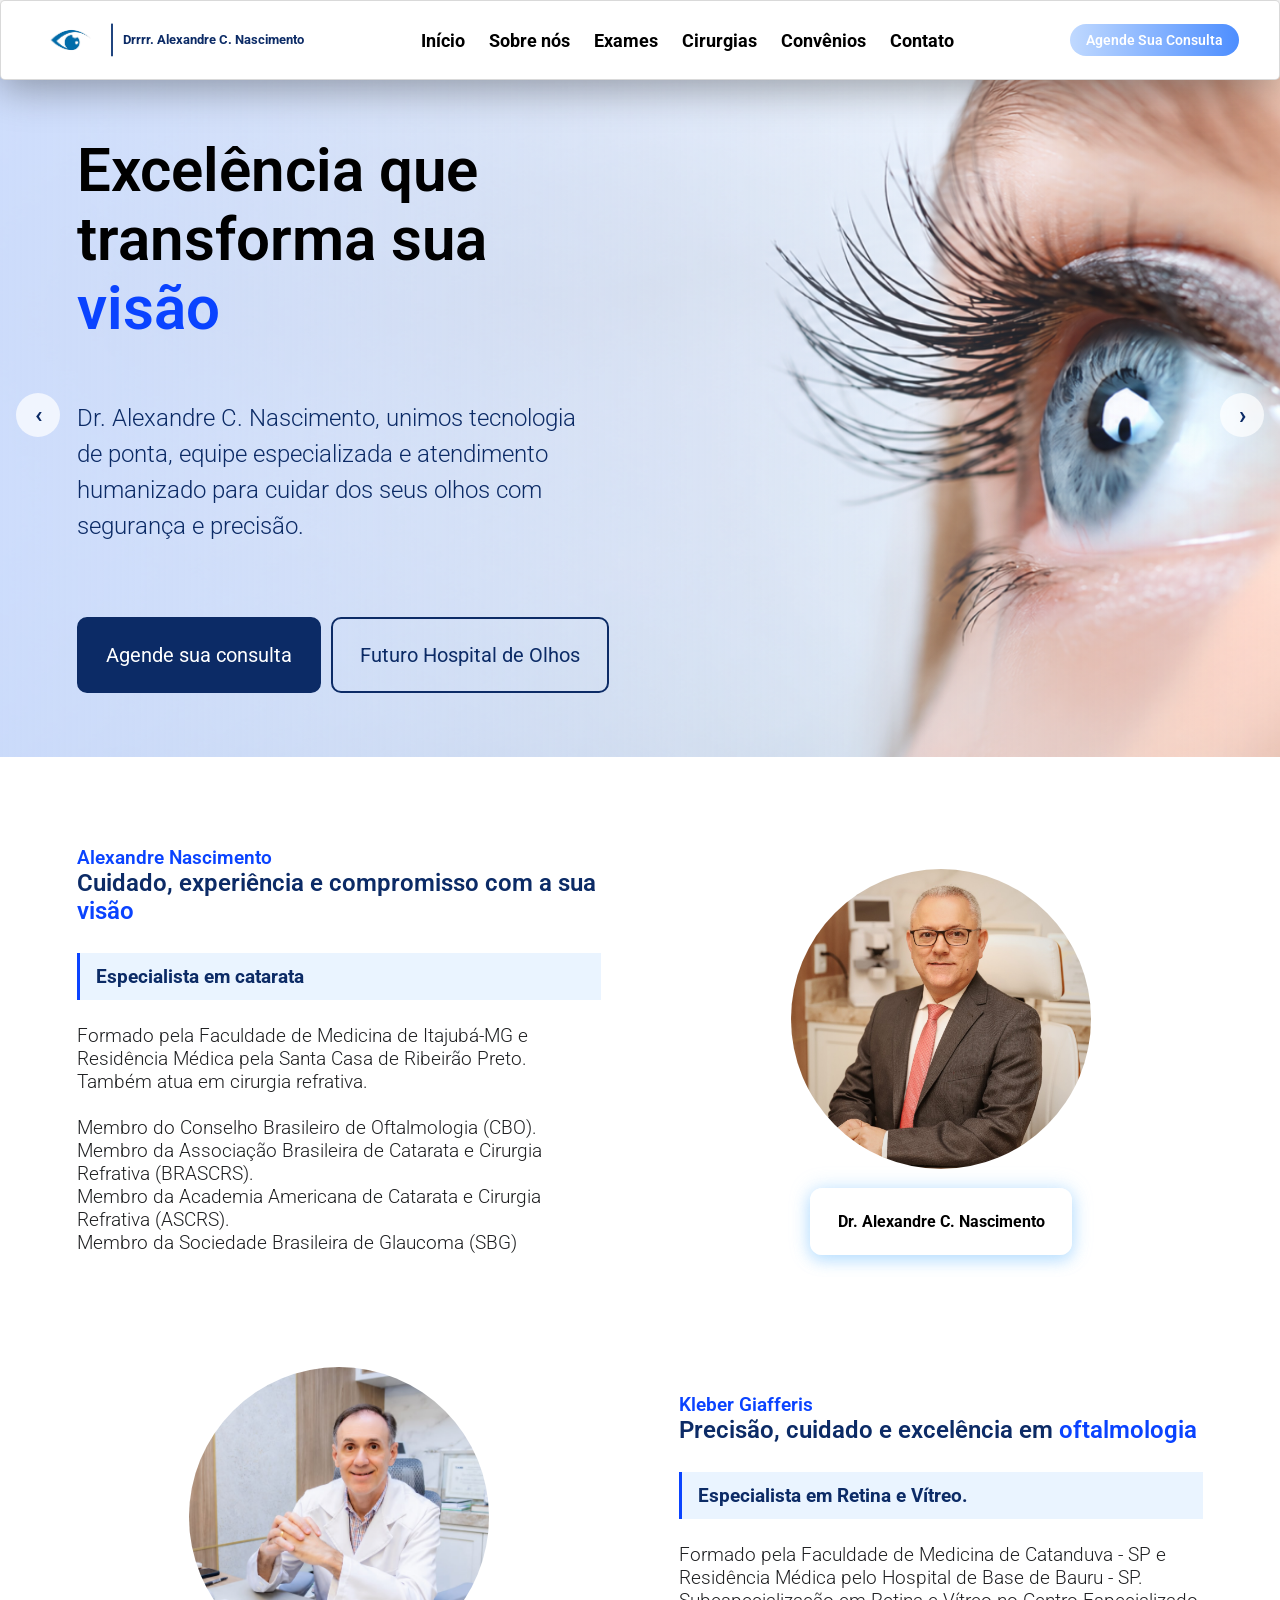
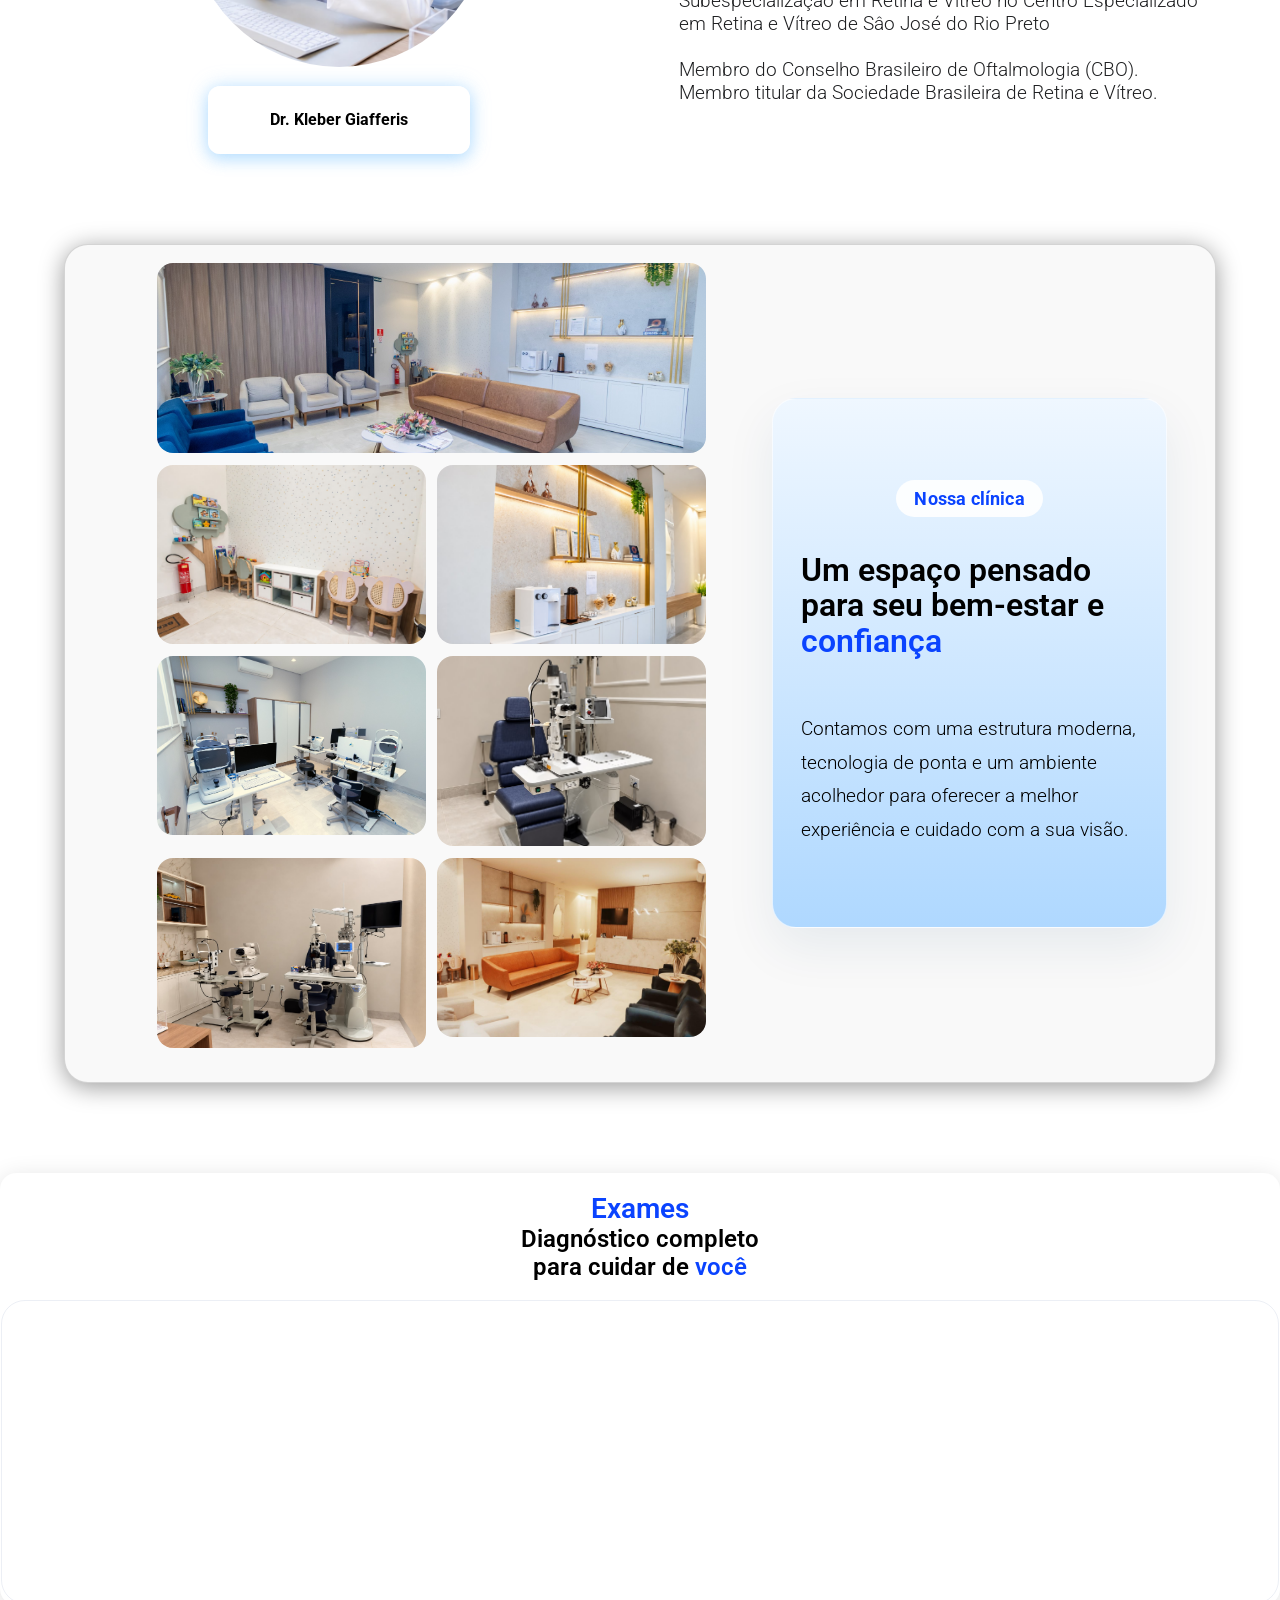
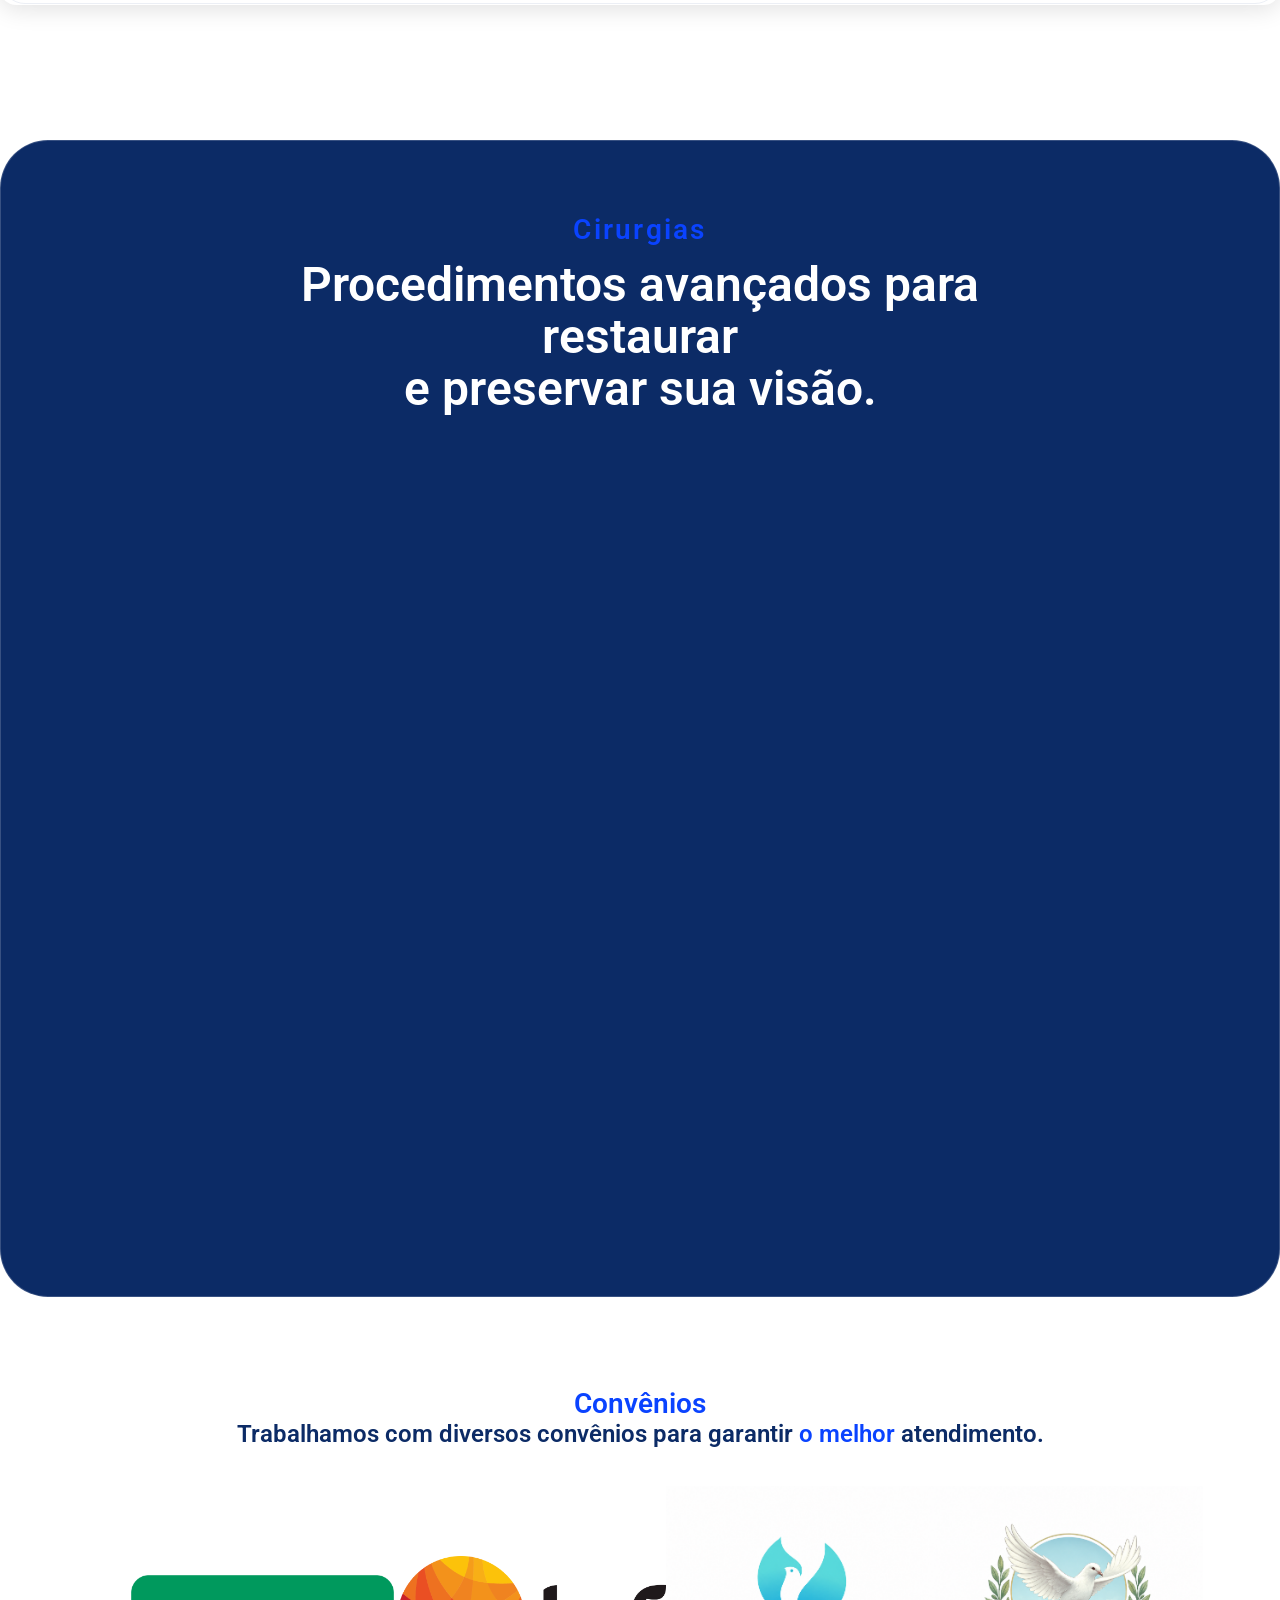
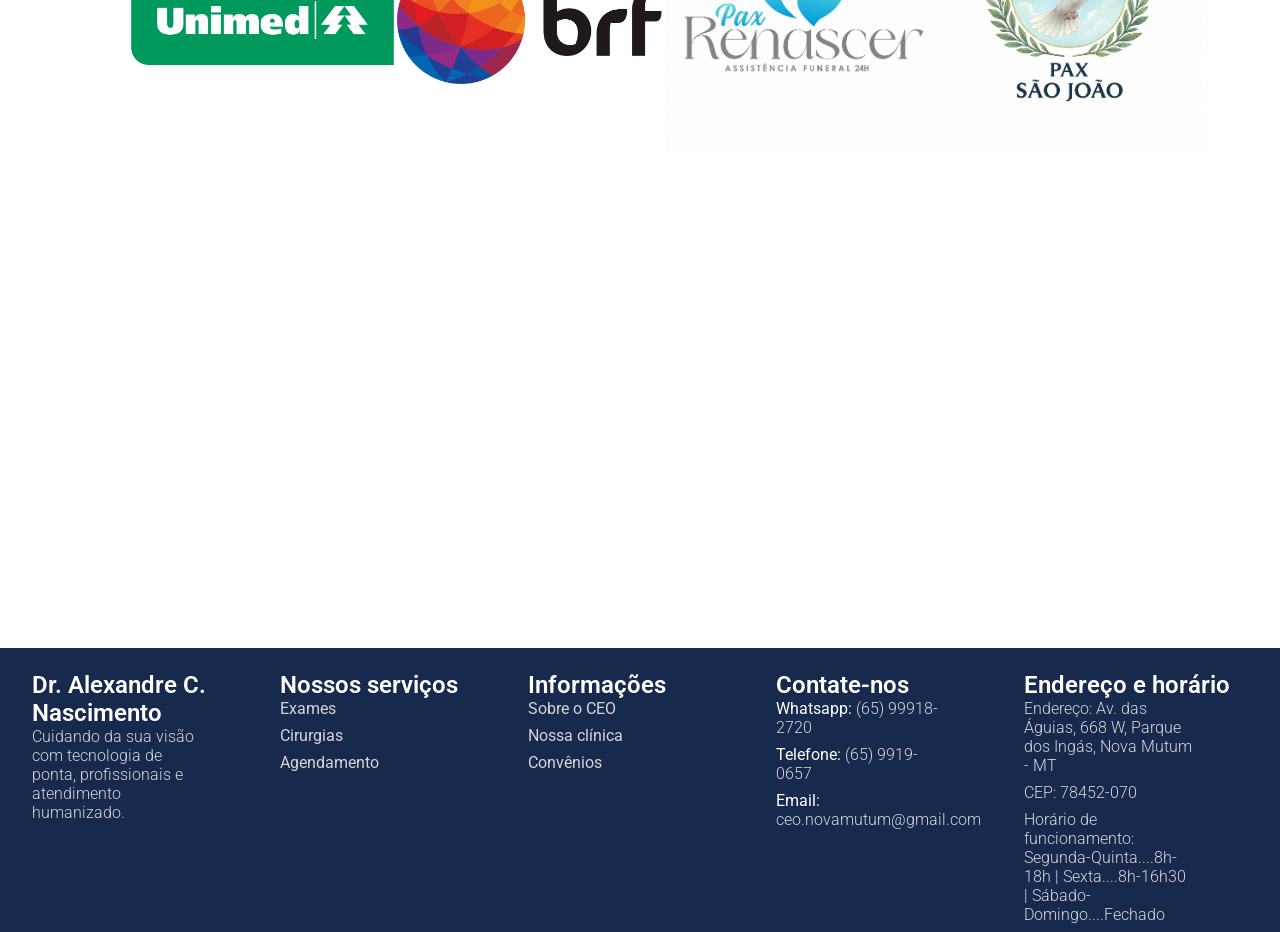
==== commit cc1bc7c9: "just this" ====
--- a/clinica-ceo/public/index.html
+++ b/clinica-ceo/public/index.html
@@ -17,7 +17,7 @@
         <div class="cabecalho">
             <img class="logo" src="assets/img/logo.png" alt="Logo CEO">
             <img class="linha-vertical" src="assets/img/linha.png" alt="">
-            <p>Da. Alexandre C. Nascimento</p>
+            <p>Drrrr. Alexandre C. Nascimento</p>
         </div>
 
         <button class="menu-toggle" aria-label="Abrir menu" aria-controls="nav-menu" aria-expanded="false">
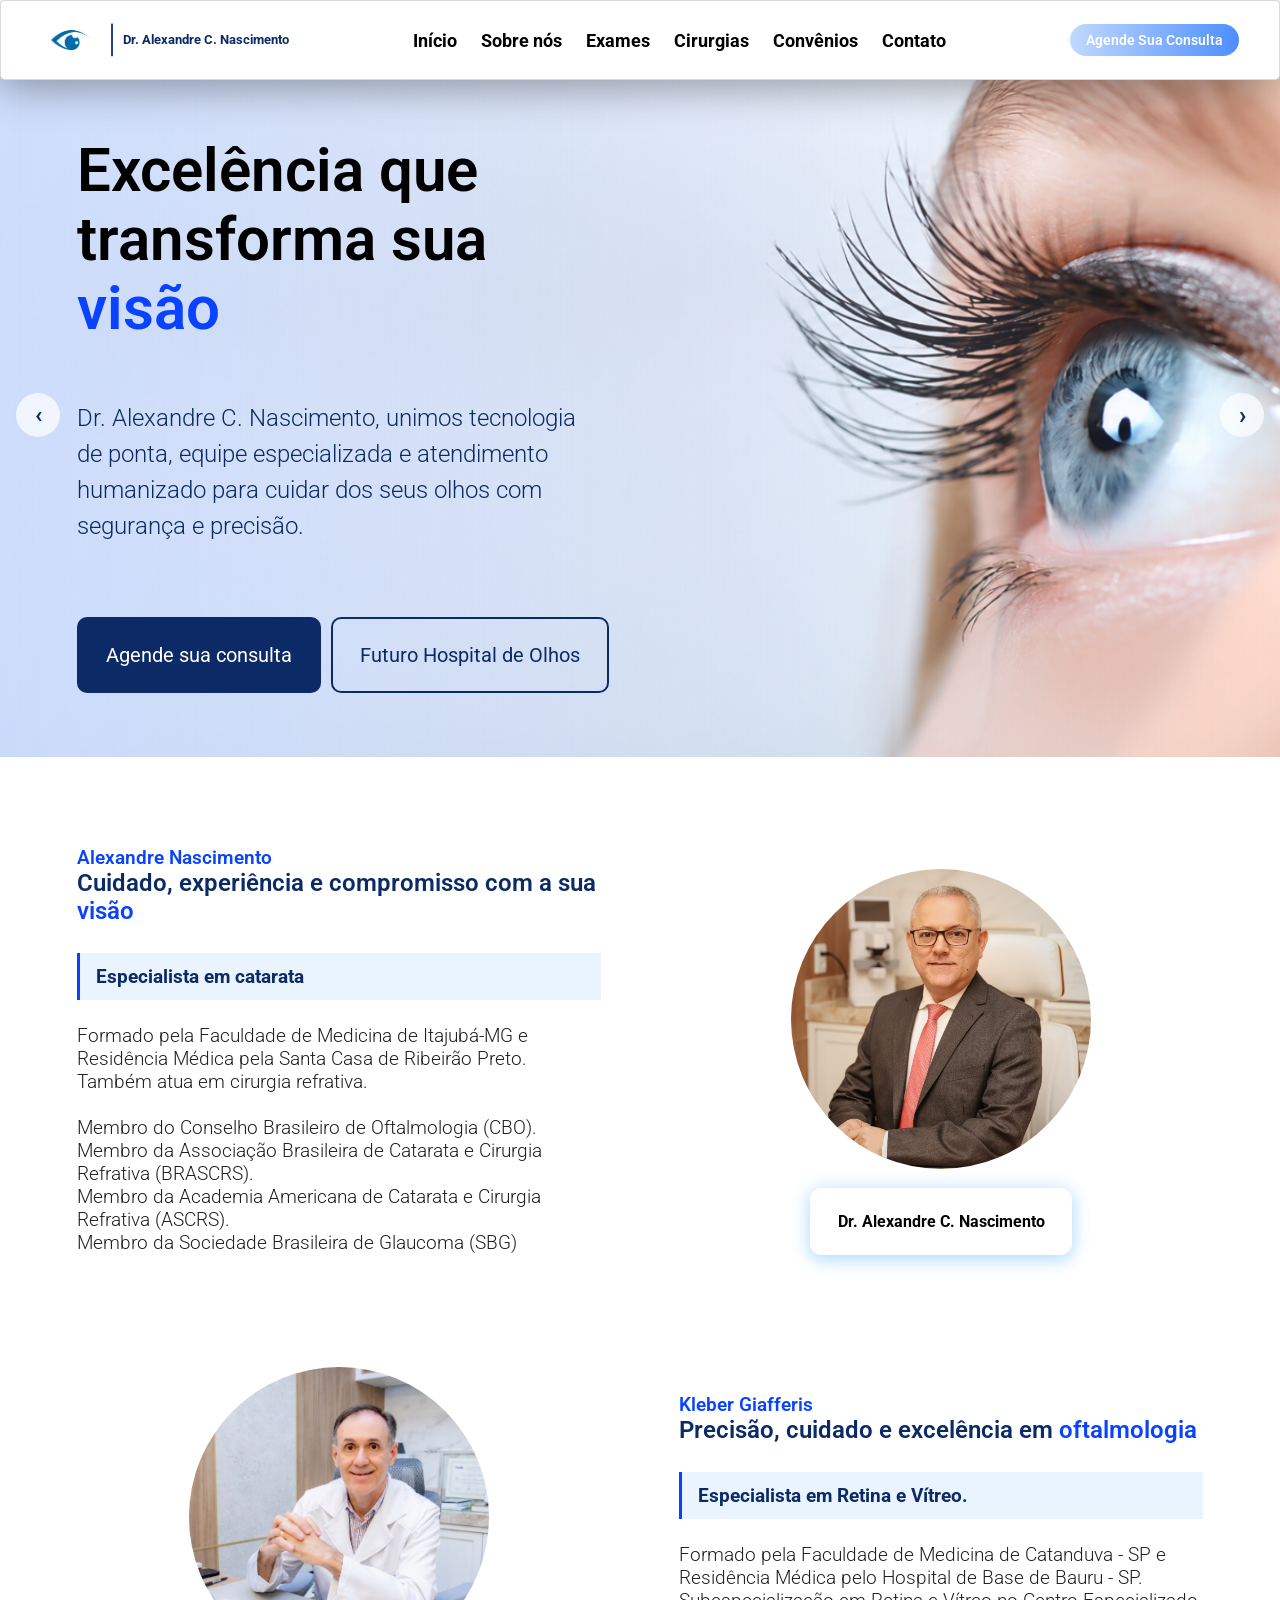
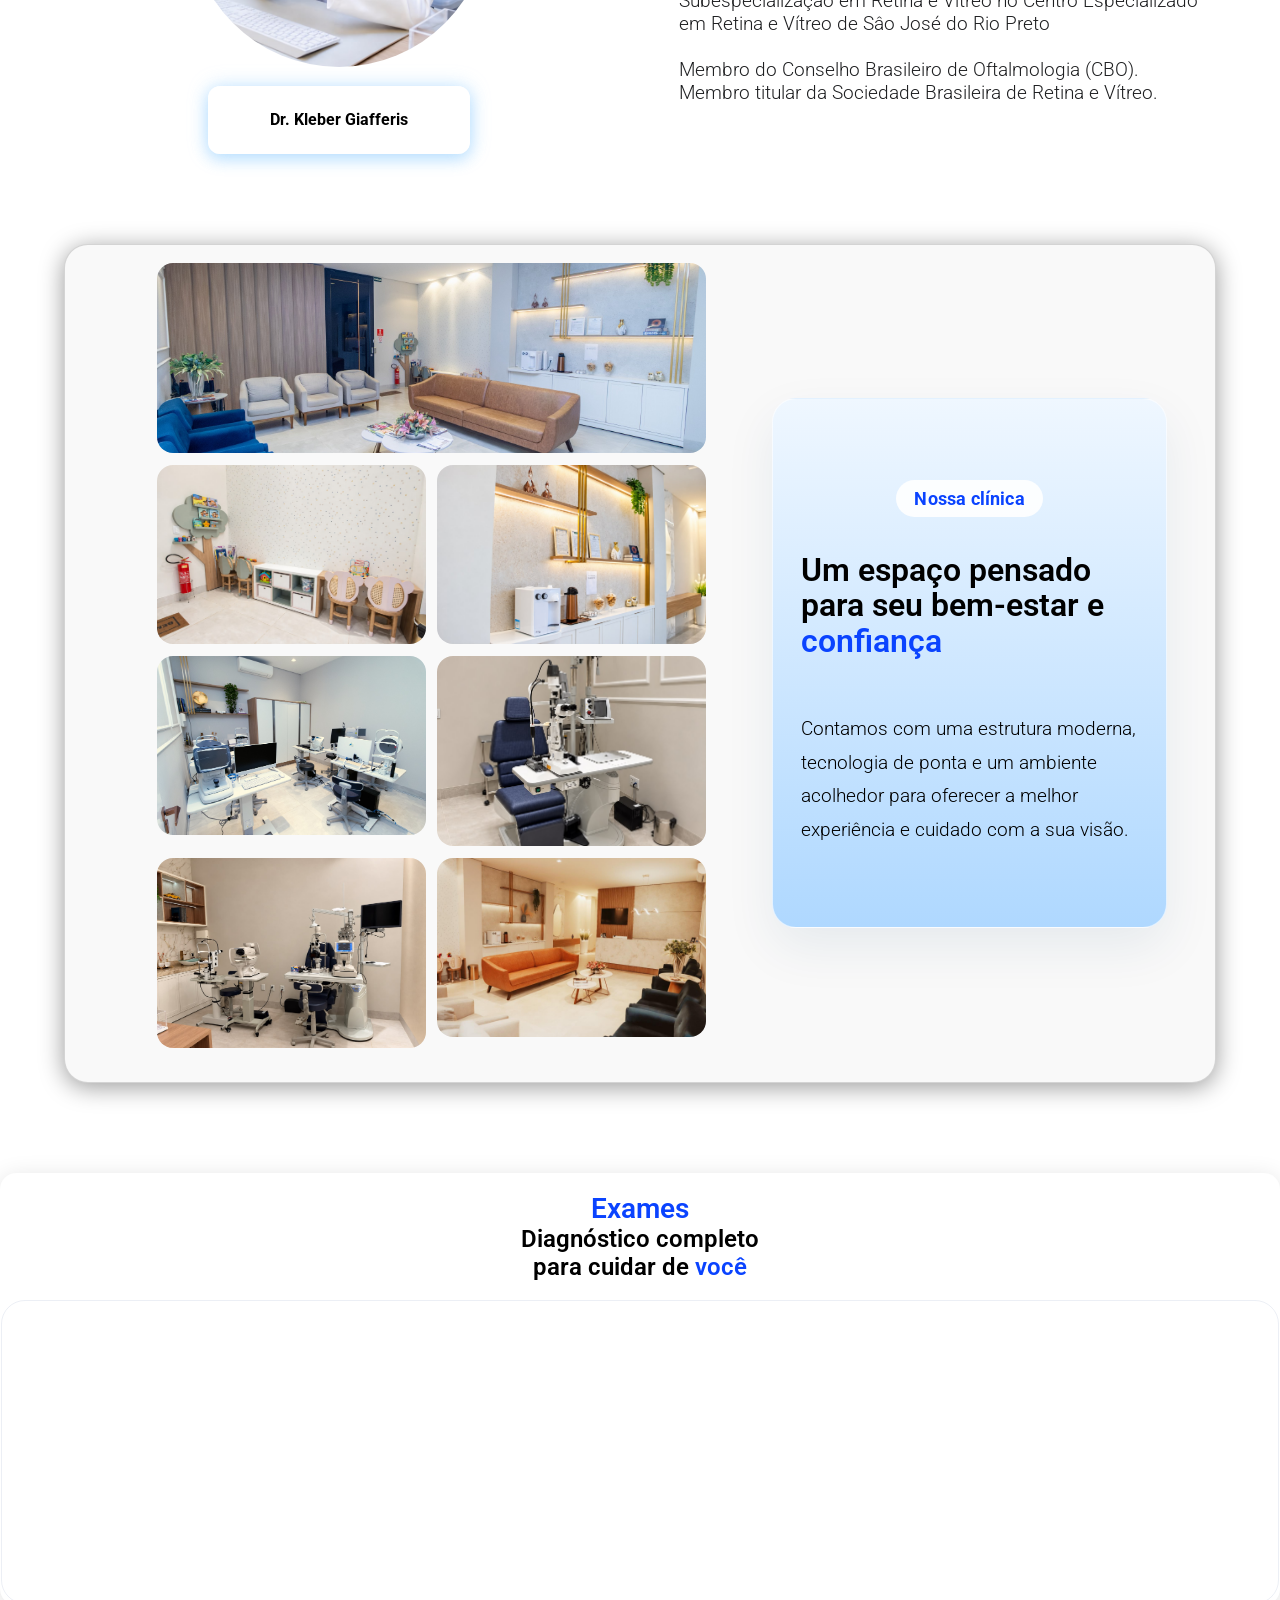
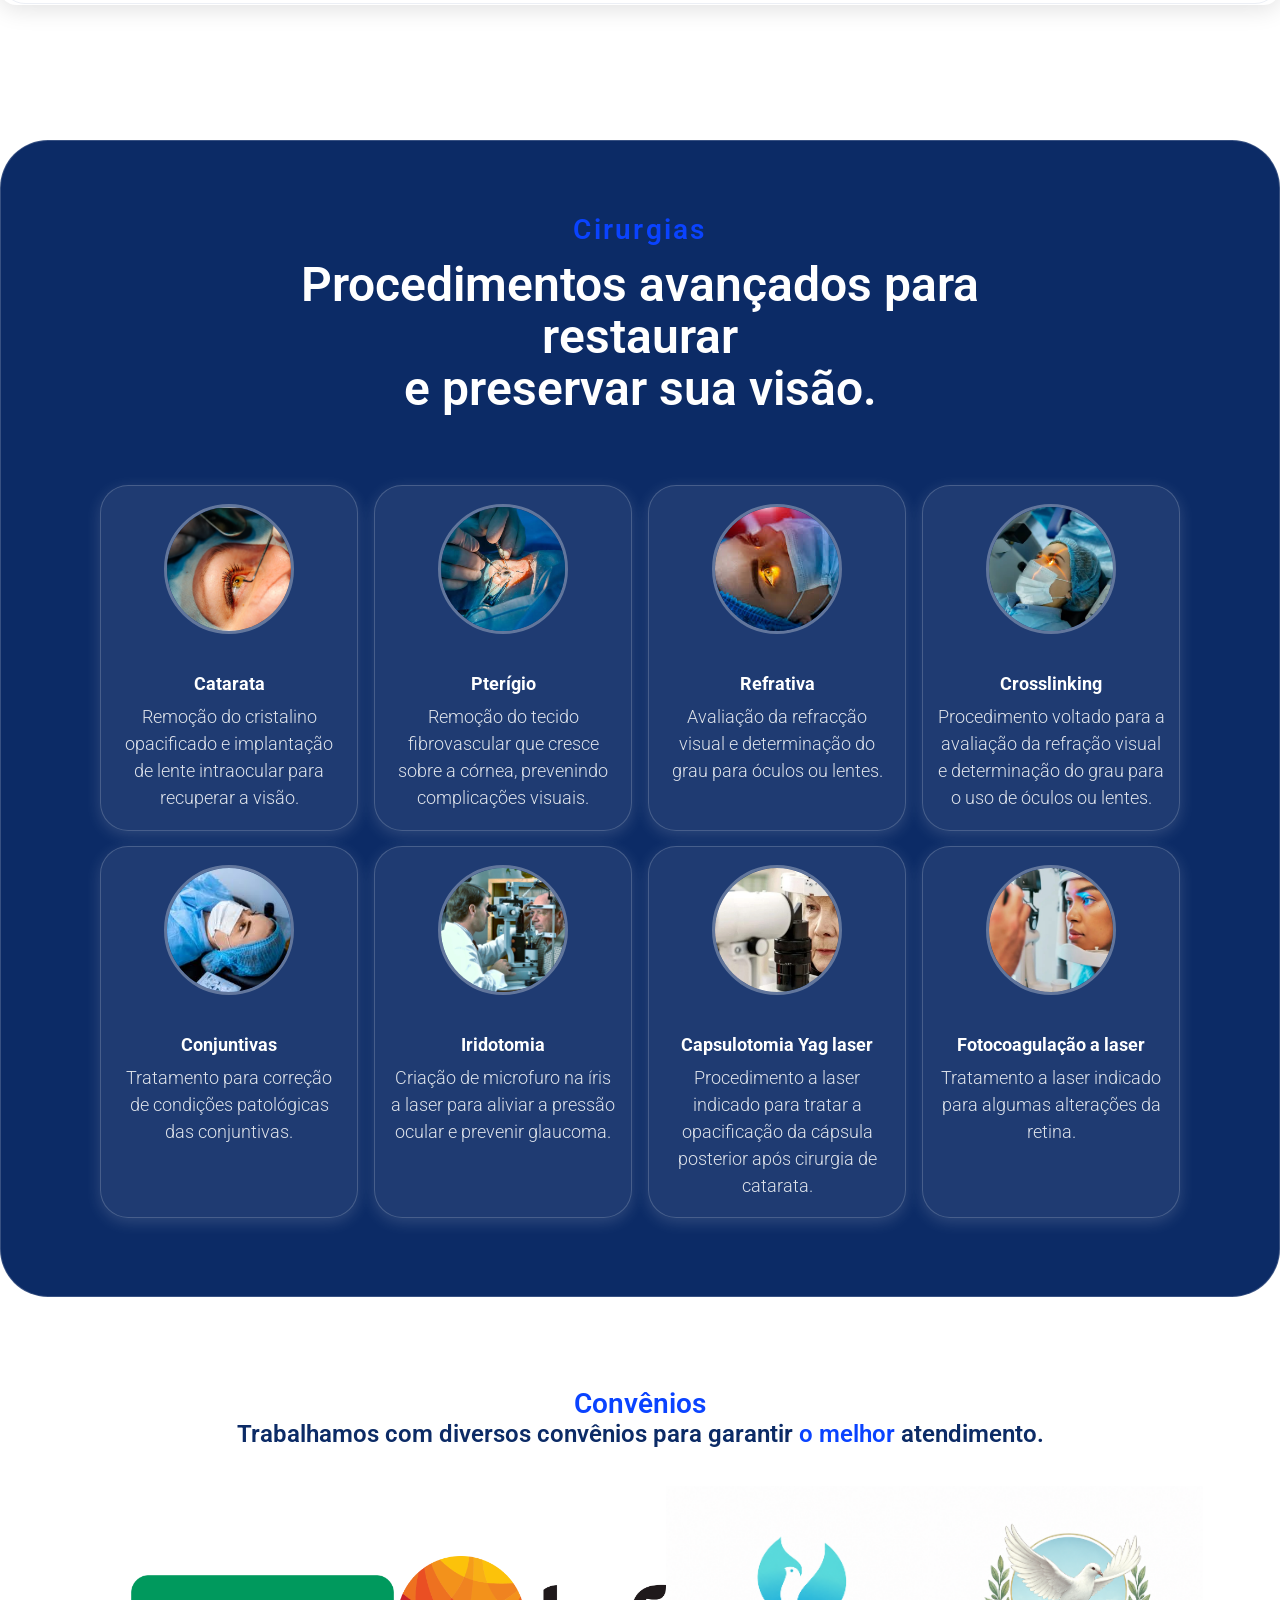
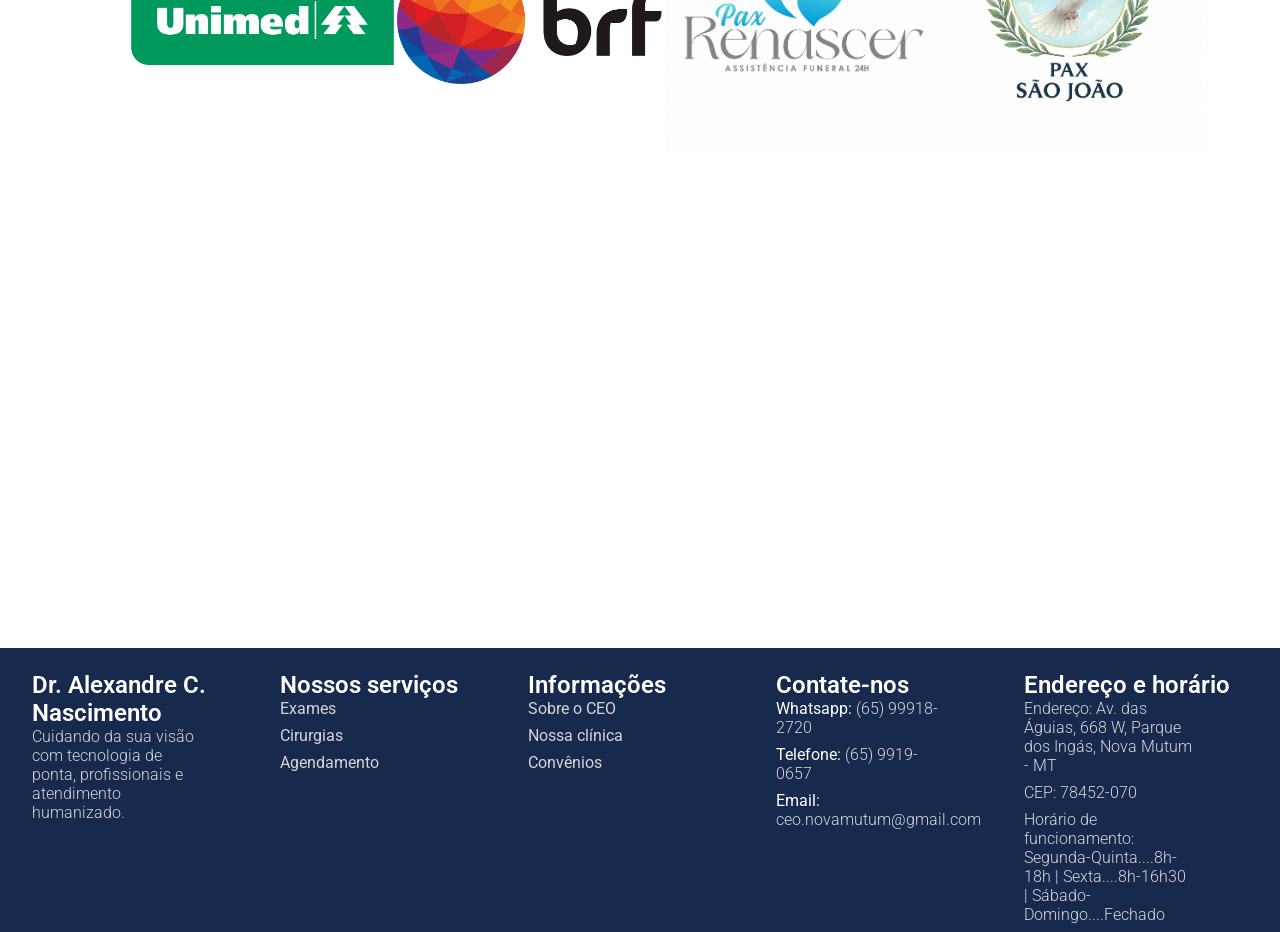
==== commit 43900722: "testing git" ====
--- a/clinica-ceo/public/index.html
+++ b/clinica-ceo/public/index.html
@@ -17,7 +17,7 @@
         <div class="cabecalho">
             <img class="logo" src="assets/img/logo.png" alt="Logo CEO">
             <img class="linha-vertical" src="assets/img/linha.png" alt="">
-            <p>Drrrr. Alexandre C. Nascimento</p>
+            <p>Dr. Alexandre C. Nascimento</p>
         </div>
 
         <button class="menu-toggle" aria-label="Abrir menu" aria-controls="nav-menu" aria-expanded="false">
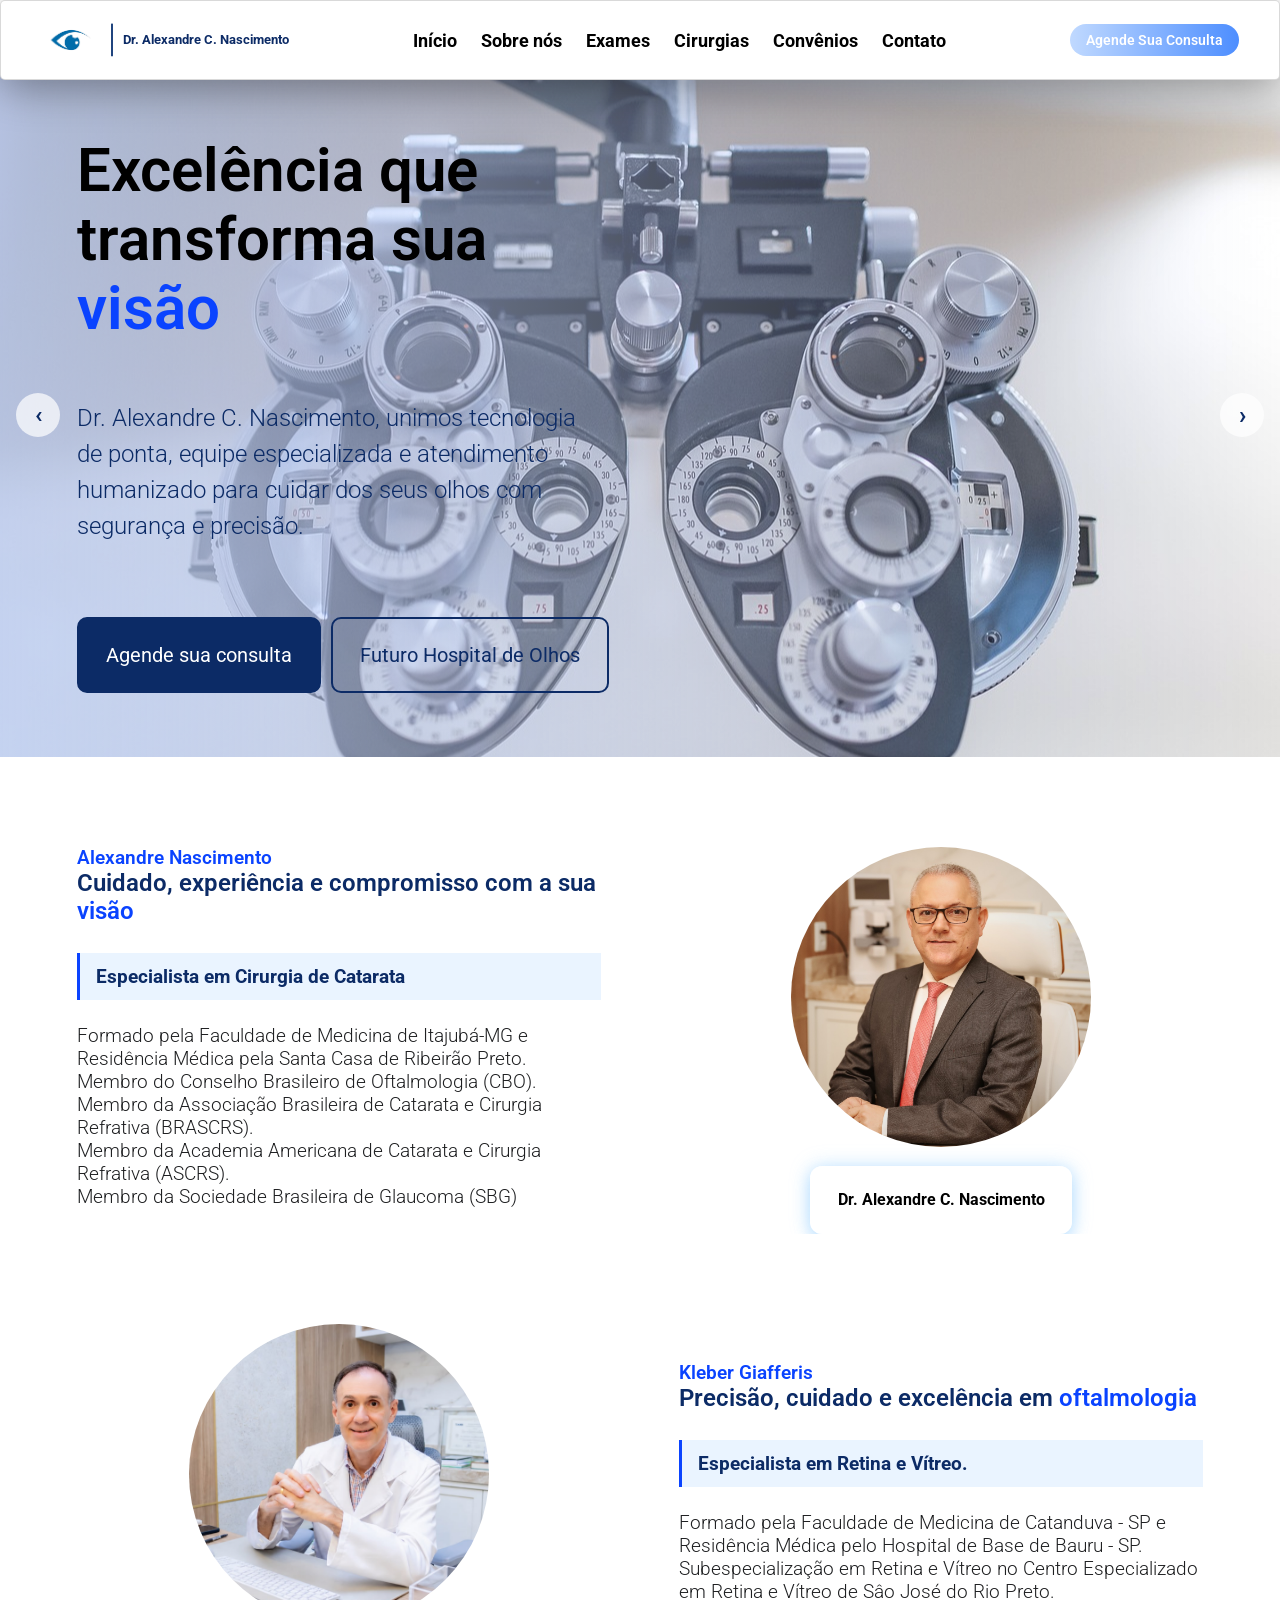
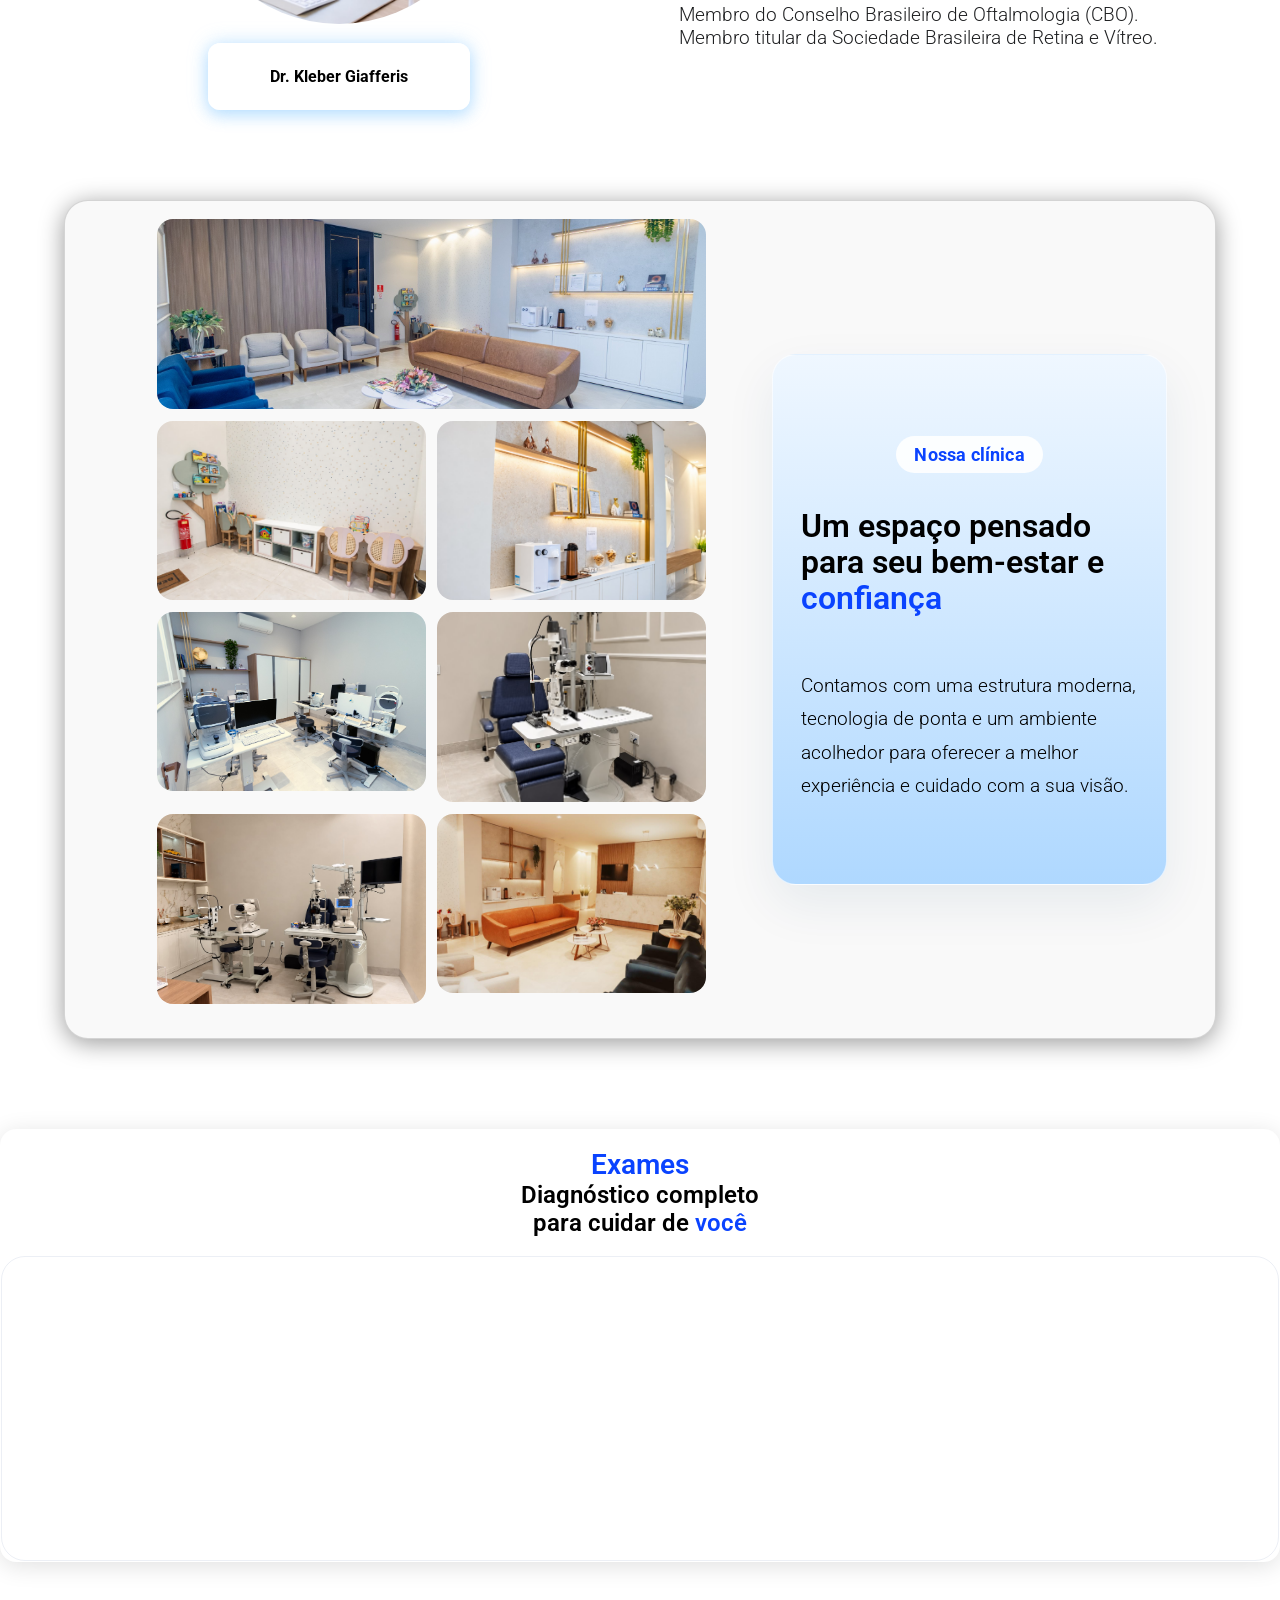
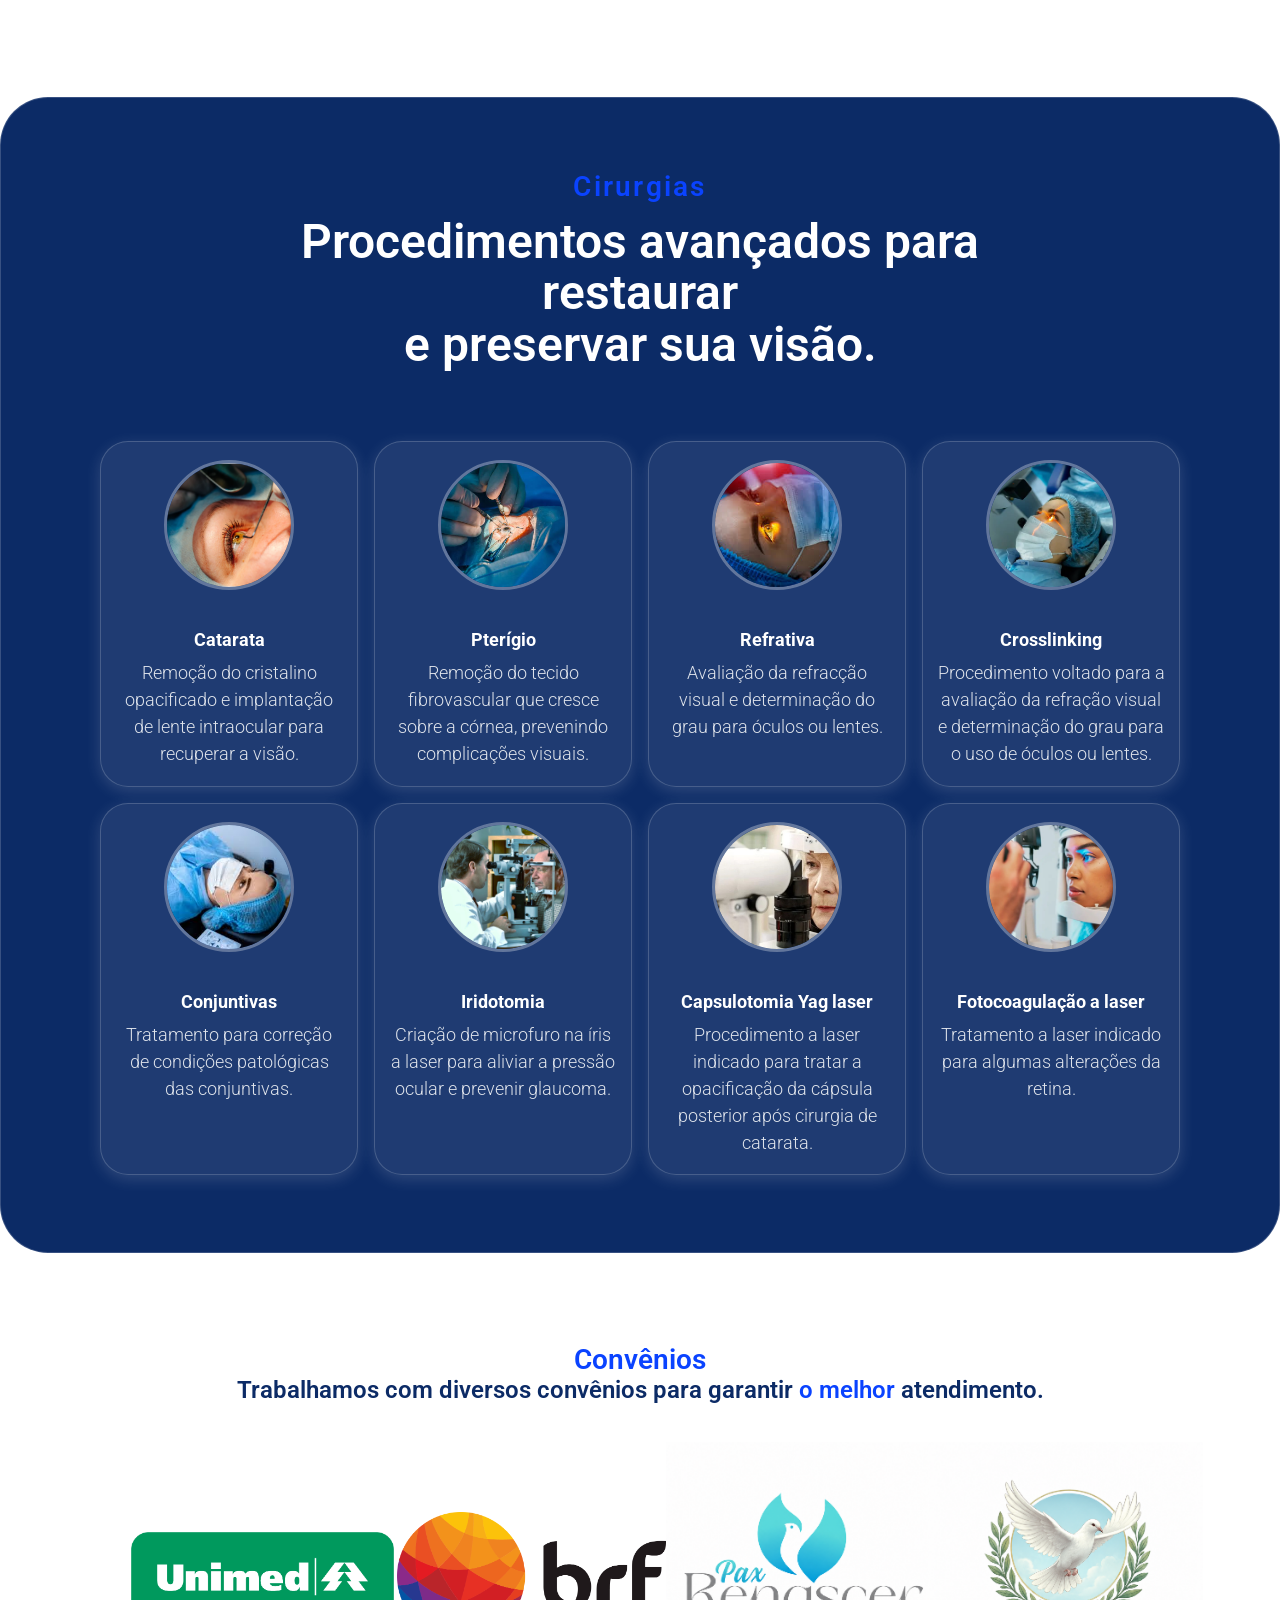
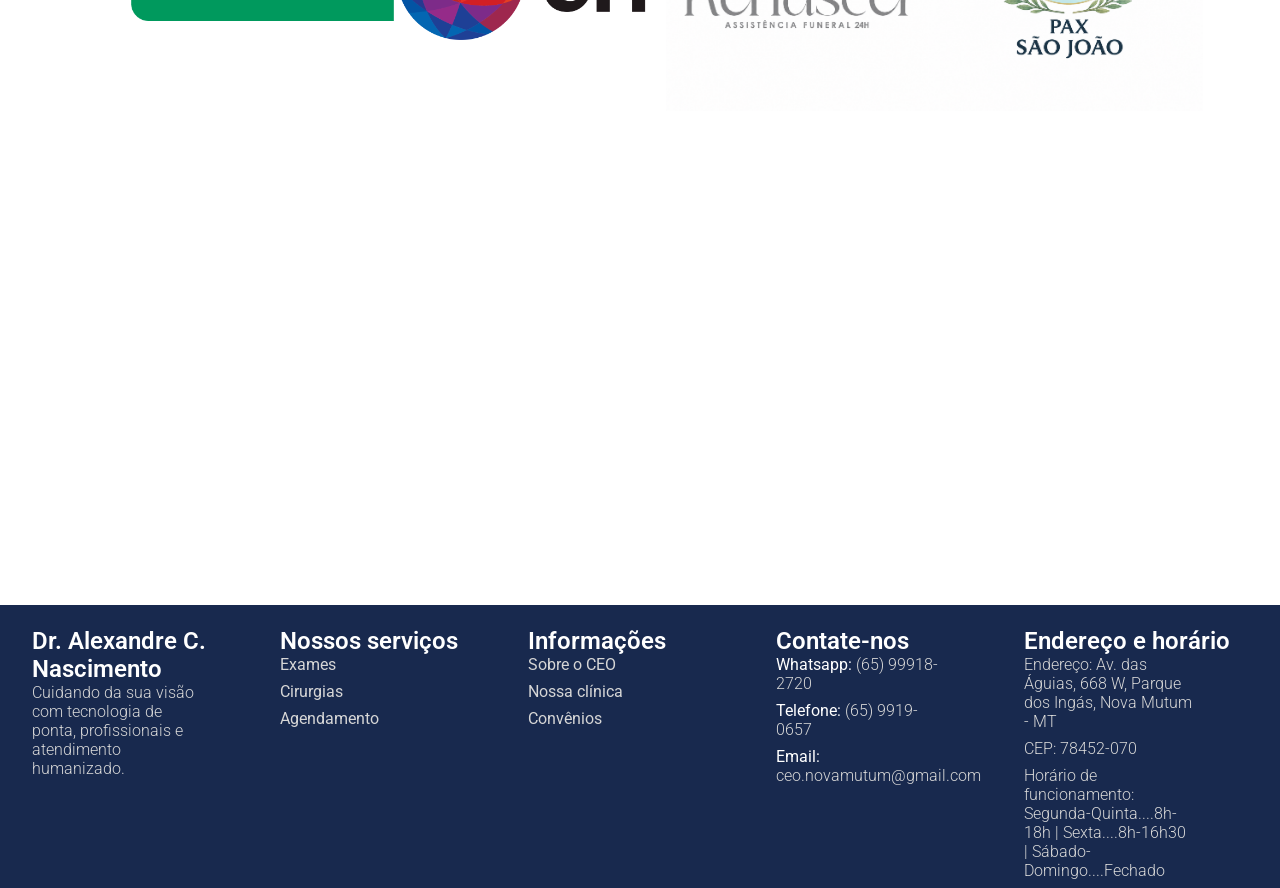
==== commit 2766ee04: "Changing some things" ====
--- a/clinica-ceo/public/index.html
+++ b/clinica-ceo/public/index.html
@@ -42,8 +42,10 @@
 
         <section id="hero">
             <div class="hero-track">
-                <div class="hero-bg" style="background-image: url('assets/img/fundinho.png');"></div>                <div class="hero-bg" style="background-image: url('assets/img/fundinho2.png');"></div>
-                <div class="hero-bg" style="background-image: url('assets/img/fundinho3.png');"></div>
+                <div class="hero-bg" style="background-image: url('assets/img/mobile1.jpg');"></div>
+                <div class="hero-bg" style="background-image: url('assets/img/mobile2.jpg');"></div>
+                <div class="hero-bg" style="background-image: url('assets/img/mobile3.jpg');"></div>
+                <div class="hero-bg" style="background-image: url('assets/img/mobile4.jpeg');"></div>
             </div>
 
             <button class="hero-prev" aria-label="Anterior">‹</button>
@@ -52,13 +54,15 @@
             <div class="hero-content">
                 <div class="carousel-mobile">
                     <div class="carousel-track">
-                        <img src="assets/img/fundinho.png" alt="Clínica CEO – ambiente moderno e acolhedor">
-                        <img src="assets/img/fundinho2.png" alt="Equipe especializada em oftalmologia">
-                        <img src="assets/img/fundinho3.png" alt="Tecnologia de ponta para cuidar da sua visão">
-
-                        <img src="assets/img/fundinho.png" alt="Clínica CEO – ambiente moderno e acolhedor">
-                        <img src="assets/img/fundinho2.png" alt="Equipe especializada em oftalmologia">
-                        <img src="assets/img/fundinho3.png" alt="Tecnologia de ponta para cuidar da sua visão">
+                        <img src="assets/img/mobile1.jpg" alt="Clínica CEO – ambiente moderno e acolhedor">
+                        <img src="assets/img/mobile2.jpg" alt="Equipe especializada em oftalmologia">
+                        <img src="assets/img/mobile3.jpg" alt="Tecnologia de ponta para cuidar da sua visão">
+                        <img src="assets/img/mobile4.jpeg" alt="Tecnologia de ponta para cuidar da sua visão">
+
+                        <img src="assets/img/mobile1.jpg" alt="Clínica CEO – ambiente moderno e acolhedor">
+                        <img src="assets/img/mobile2.jpg" alt="Equipe especializada em oftalmologia">
+                        <img src="assets/img/mobile3.jpg" alt="Tecnologia de ponta para cuidar da sua visão">
+                        <img src="assets/img/mobile4.jpeg" alt="Tecnologia de ponta para cuidar da sua visão">
                     </div>
                 </div>
 
@@ -76,9 +80,9 @@
             <div class="left">
                 <h3>Alexandre Nascimento</h3>
                 <h1>Cuidado, experiência e compromisso com a sua <span>visão</span></h1>
-                <p class="sobre-destaque"><strong>Especialista em catarata</strong></p>
+                <p class="sobre-destaque"><strong>Especialista em Cirurgia de Catarata</strong></p>
                 <p>
-                    Formado pela Faculdade de Medicina de Itajubá-MG e Residência Médica pela Santa Casa de Ribeirão Preto. Também atua em cirurgia refrativa.<br><br>
+                    Formado pela Faculdade de Medicina de Itajubá-MG e Residência Médica pela Santa Casa de Ribeirão Preto.<br>
                     Membro do Conselho Brasileiro de Oftalmologia (CBO).<br>
                     Membro da Associação Brasileira de Catarata e Cirurgia Refrativa (BRASCRS).<br>
                     Membro da Academia Americana de Catarata e Cirurgia Refrativa (ASCRS).<br>
@@ -103,7 +107,7 @@
                 <p class="sobre-destaque"><strong>Especialista em Retina e Vítreo.</strong></p>
                 <p>
                     Formado pela Faculdade de Medicina de Catanduva - SP e Residência Médica pelo Hospital de Base de Bauru - SP.<br>
-                    Subespecialização em Retina e Vítreo no Centro Especializado em Retina e Vítreo de Sâo José do Rio Preto<br><br>
+                    Subespecialização em Retina e Vítreo no Centro Especializado em Retina e Vítreo de Sâo José do Rio Preto.<br>
                     Membro do Conselho Brasileiro de Oftalmologia (CBO).<br>
                     Membro titular da Sociedade Brasileira de Retina e Vítreo.<br><br>
                 </p>
@@ -143,16 +147,16 @@
                     <div class="exam-card"><img src="assets/img/exames/retina_mapping.jpg" alt="Mapeamento de Retina"><span>Mapeamento de Retina</span></div>
                     <div class="exam-card"><img src="assets/img/exames/oct.jpg" alt="Tomografia de Coerência Óptica"><span>Tomografia de Coerência Óptica (OCT)</span></div>
                     <div class="exam-card"><img src="assets/img/exames/biometria-ocular.jpg" alt="Biometria ocular"><span>Biometria</span></div>
+                    <div class="exam-card"><img src="assets/img/exames/pentacam.jpg" alt="Pentacam"><span>Pentacam</span></div>
+                    <div class="exam-card"><img src="assets/img/exames/Aberrometria.jpg" alt="Aberrometria"><span>Aberrometria (OPD SCAN)</span></div>
+                    <div class="exam-card"><img src="assets/img/exames/retinography.jpg" alt="Retinografia"><span>Retinografia</span></div>
+                    <div class="exam-card"><img src="assets/img/exames/keratoscopy.jpg" alt="Topografia corneana"><span>Topografia Corneana (Cerastoscopia)</span></div>
+                    <div class="exam-card"><img src="assets/img/exames/capimetria.jpg" alt="Campimetria"><span>Campimetria</span></div>
+                    <div class="exam-card"><img src="assets/img/exames/specular_micro.jpg" alt="Microscopia especular de córnea"><span>Microscopia Especular de Córnea</span></div>
+                    <div class="exam-card"><img src="assets/img/exames/ultrassonografia.jpg" alt="Ultrassonografia ocular"><span>Ultrassonografia Ocular</span></div>
+                    <div class="exam-card"><img src="assets/img/exames/pachymetry.jpg" alt="Paquimetria computadorizada de córnea"><span>Paquimetria Computadorizada de Córnea</span></div>
                     <div class="exam-card"><img src="assets/img/exames/curva-de-pio.png" alt="Curva de PIO"><span>Curva de PIO</span></div>
                     <div class="exam-card"><img src="assets/img/exames/gonioscopy.jpg" alt="Gonioscopia"><span>Gonioscopia</span></div>
-                    <div class="exam-card"><img src="assets/img/exames/keratoscopy.jpg" alt="Topografia corneana"><span>Topografia Corneana (Cerastoscopia)</span></div>
-                    <div class="exam-card"><img src="assets/img/exames/specular_micro.jpg" alt="Microscopia especular de córnea"><span>Microscopia Especular de Córnea</span></div>
-                    <div class="exam-card"><img src="assets/img/exames/pachymetry.jpg" alt="Paquimetria computadorizada de córnea"><span>Paquimetria Computadorizada de Córnea</span></div>
-                    <div class="exam-card"><img src="assets/img/exames/ultrassonografia.jpg" alt="Ultrassonografia ocular"><span>Ultrassonografia Ocular</span></div>
-                    <div class="exam-card"><img src="assets/img/exames/retinography.jpg" alt="Retinografia"><span>Retinografia</span></div>
-                    <div class="exam-card"><img src="assets/img/exames/Aberrometria.jpg" alt="Aberrometria"><span>Aberrometria (OPD SCAN)</span></div>
-                    <div class="exam-card"><img src="assets/img/exames/capimetria.jpg" alt="Campimetria"><span>Campimetria</span></div>
-                    <div class="exam-card"><img src="assets/img/exames/pentacam.jpg" alt="Pentacam"><span>Pentacam</span></div>
                     
                 </div>
             </div>
--- a/clinica-ceo/public/assets/css/style.css
+++ b/clinica-ceo/public/assets/css/style.css
@@ -429,7 +429,7 @@
 
 @keyframes slide {
     from { transform: translateX(0); }
-    to   { transform: translateX(-300vw); }
+    to   { transform: translateX(-400vw); }
 }
 
 #sobre {
